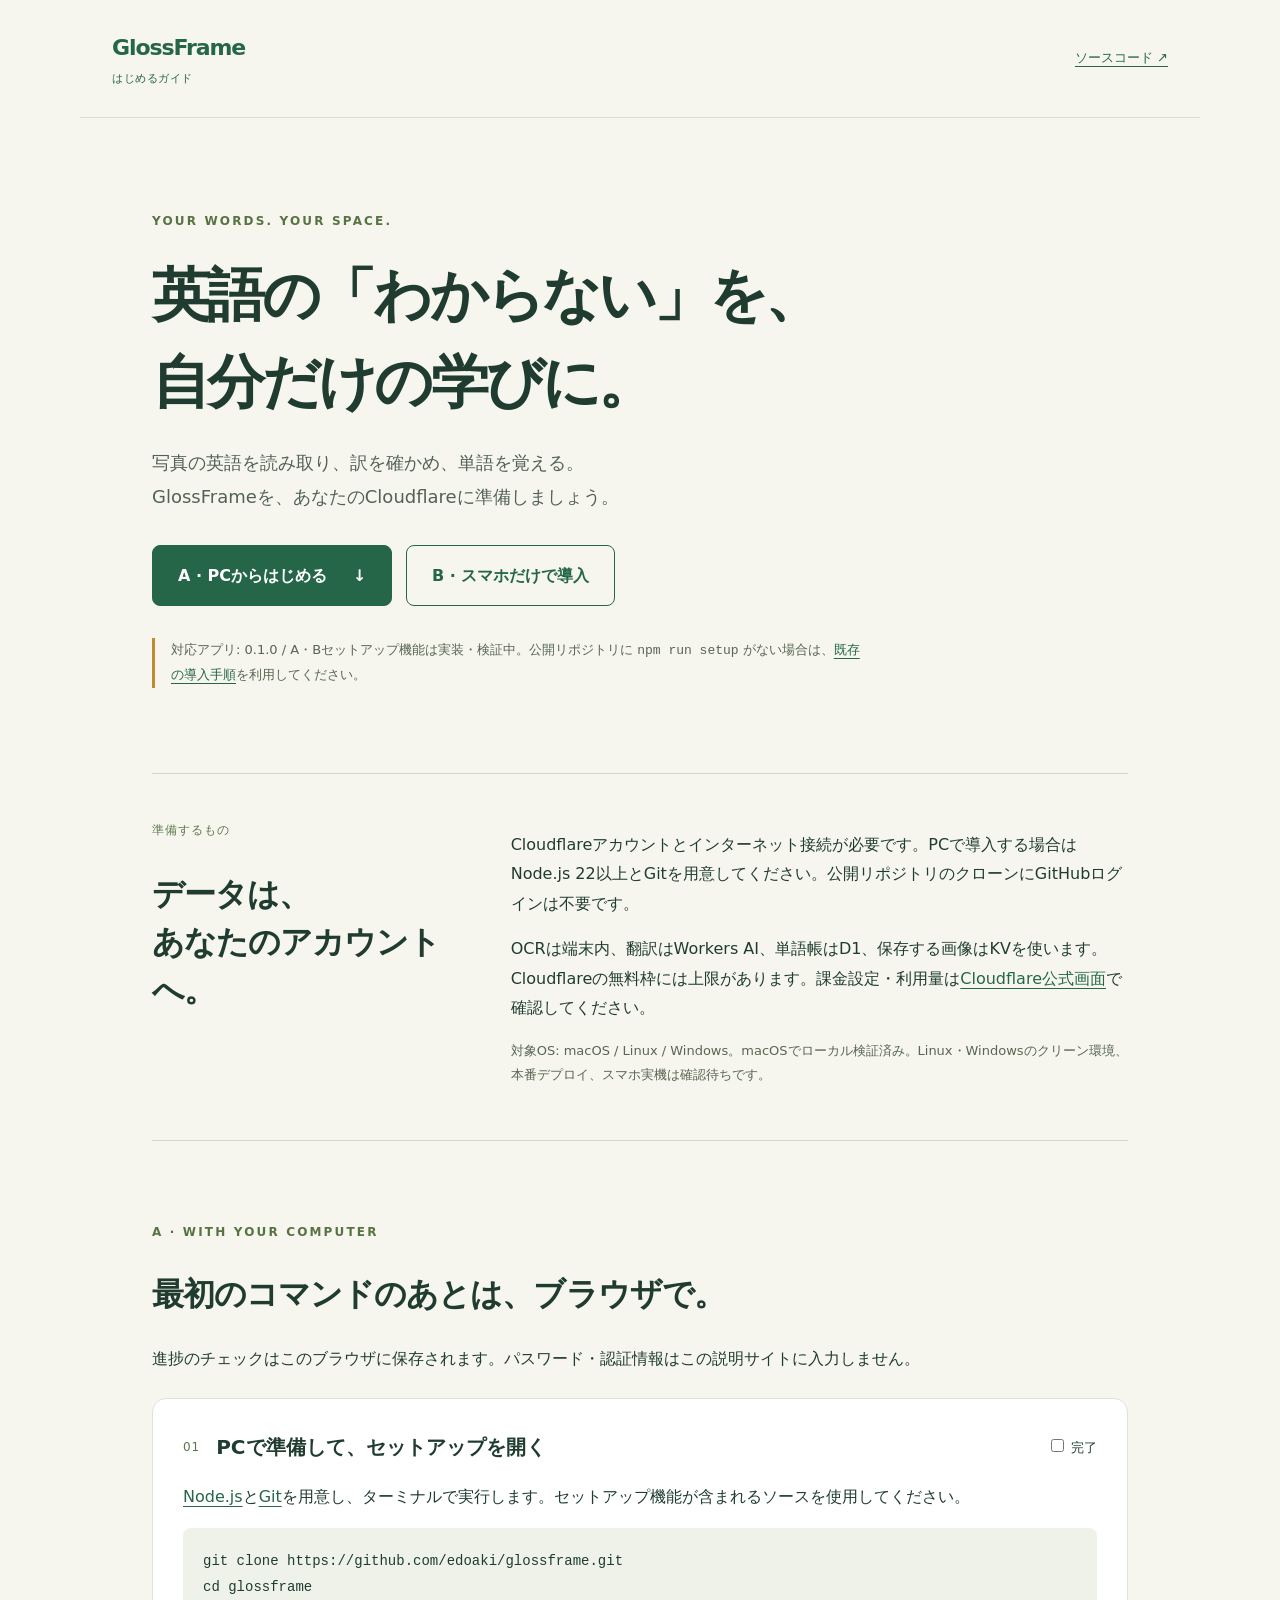
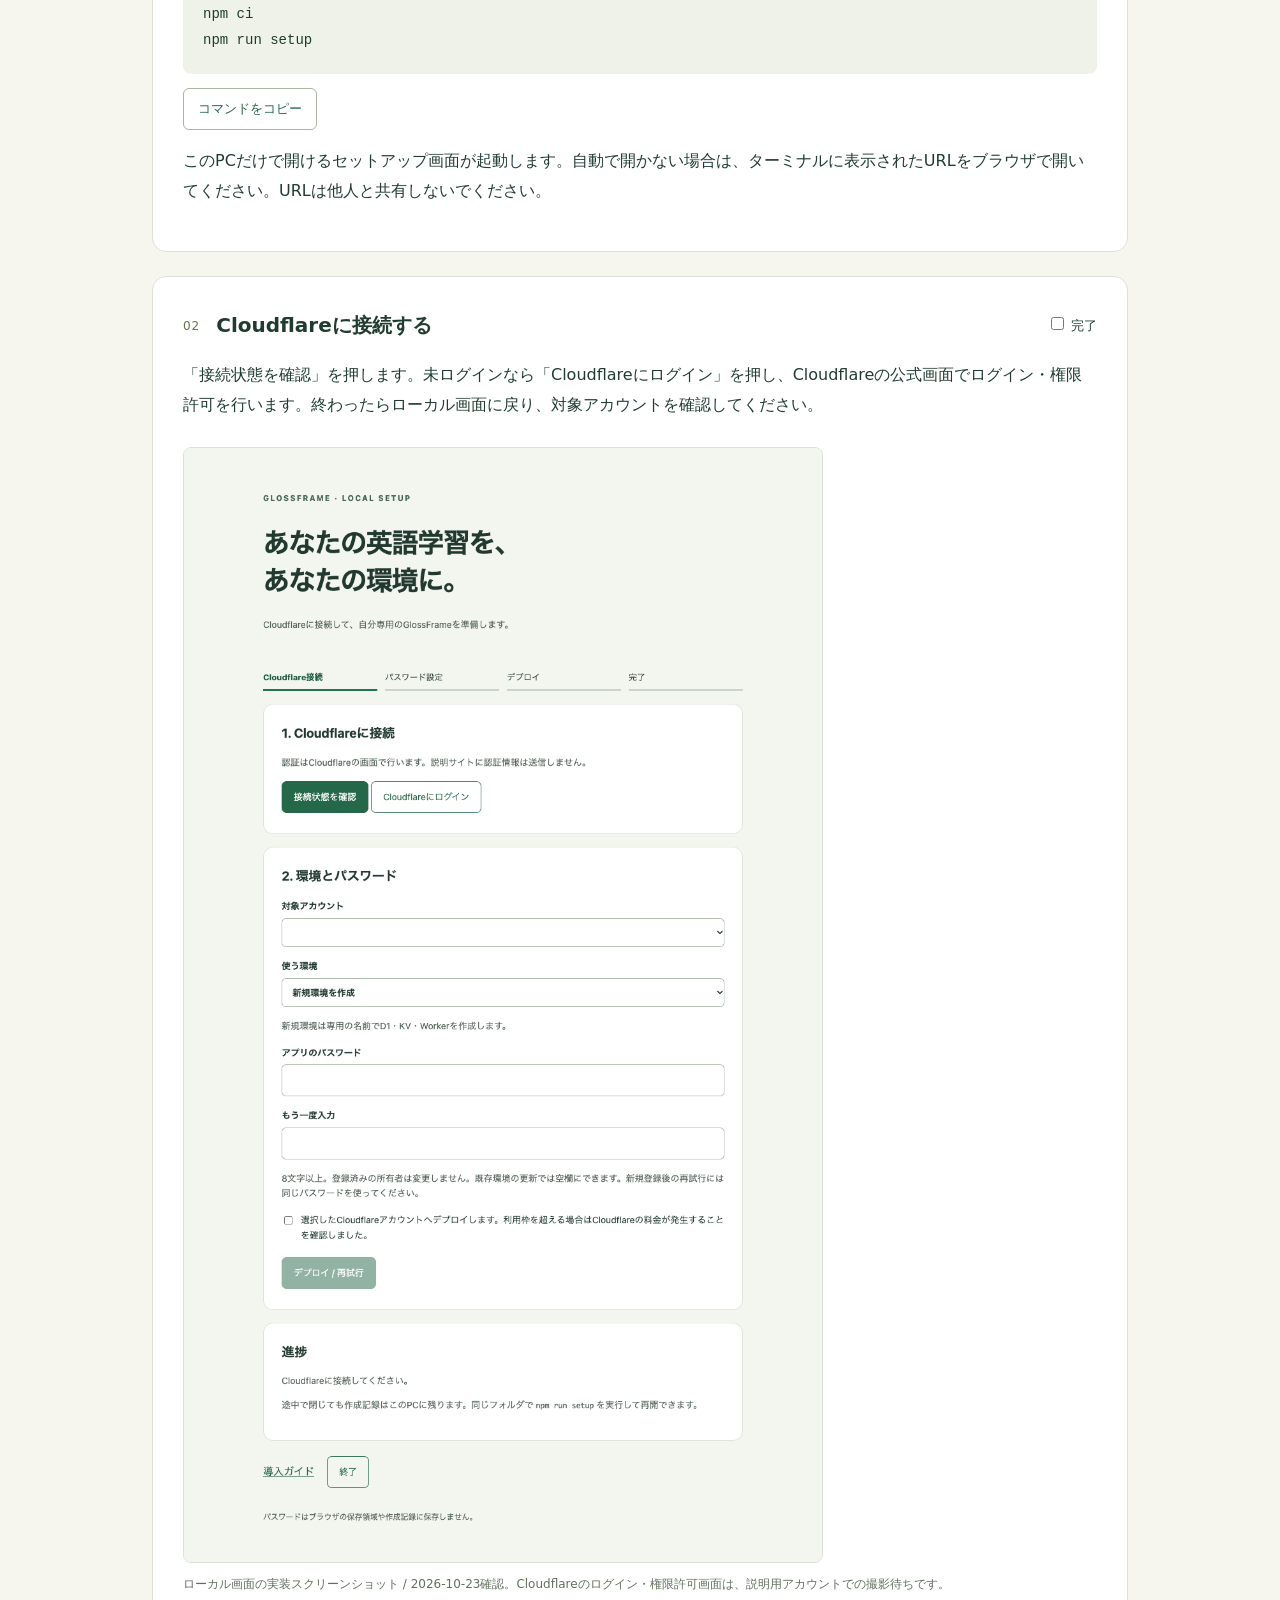
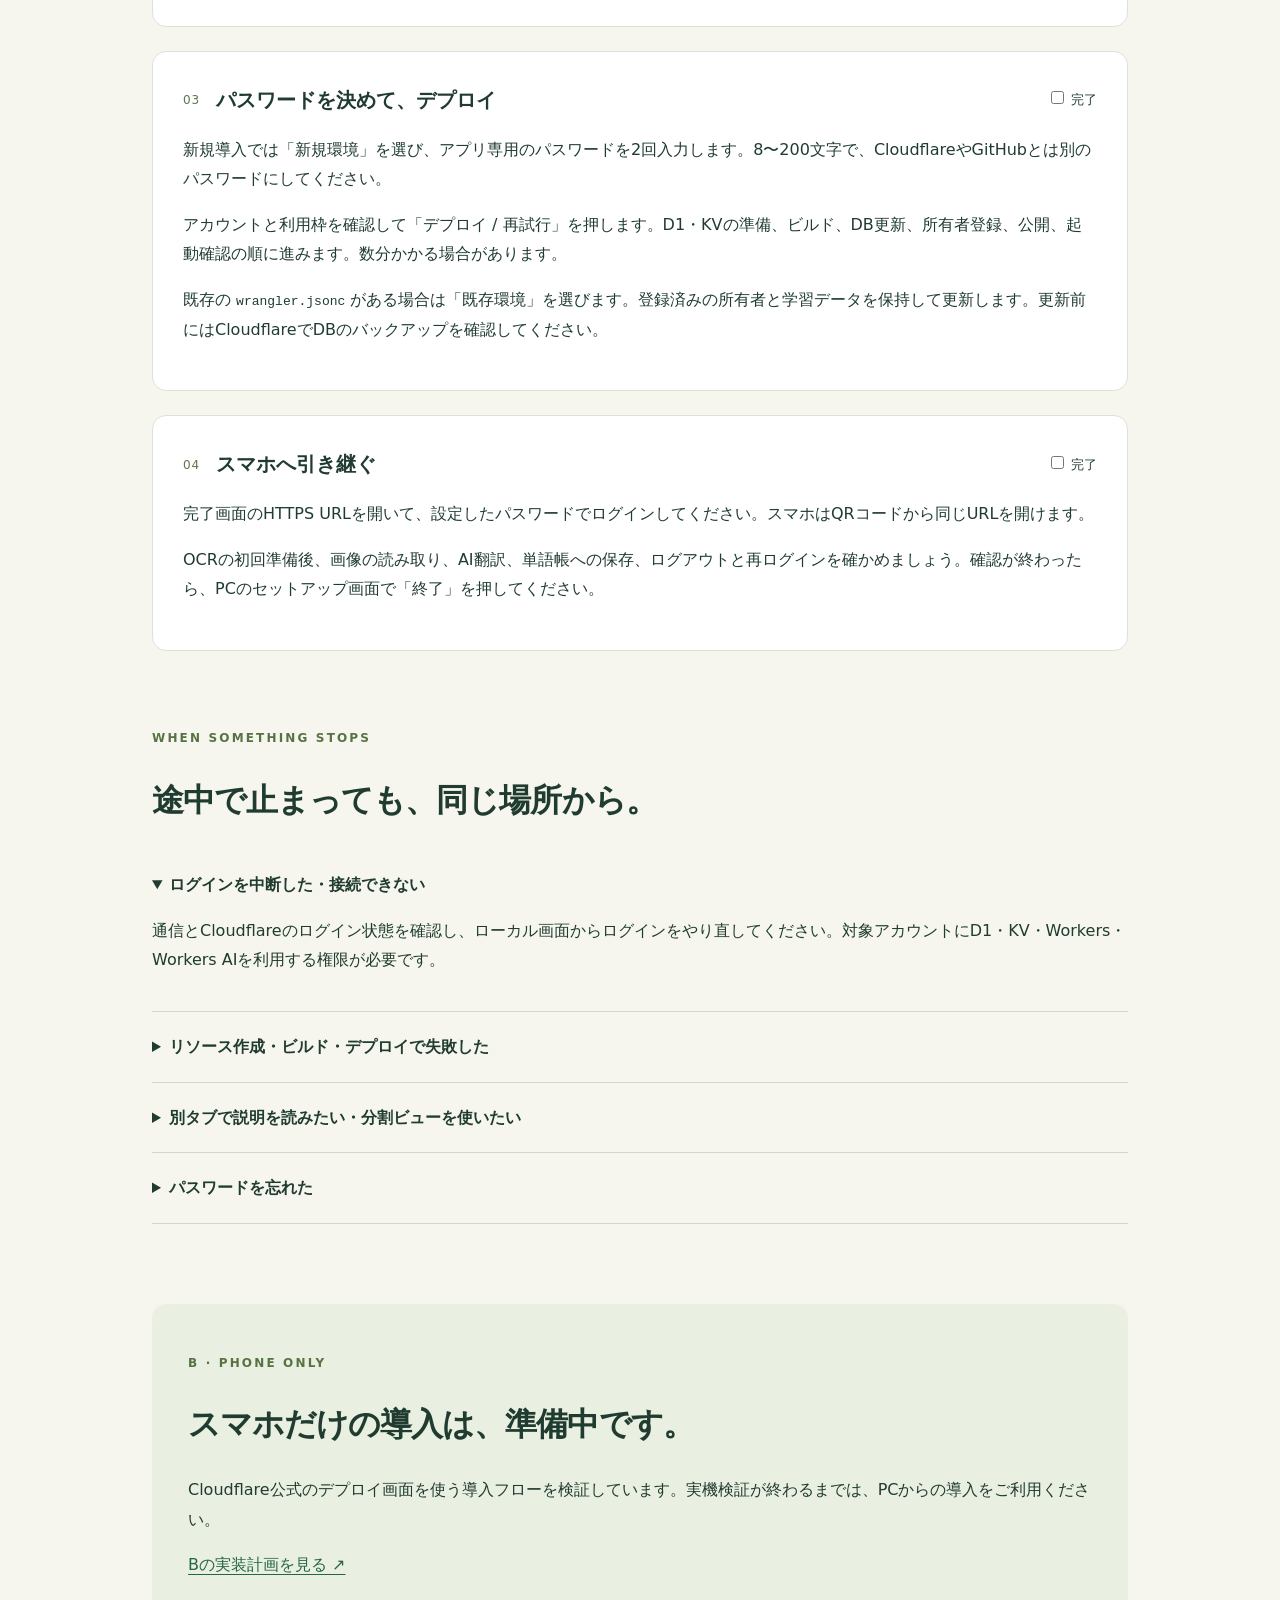
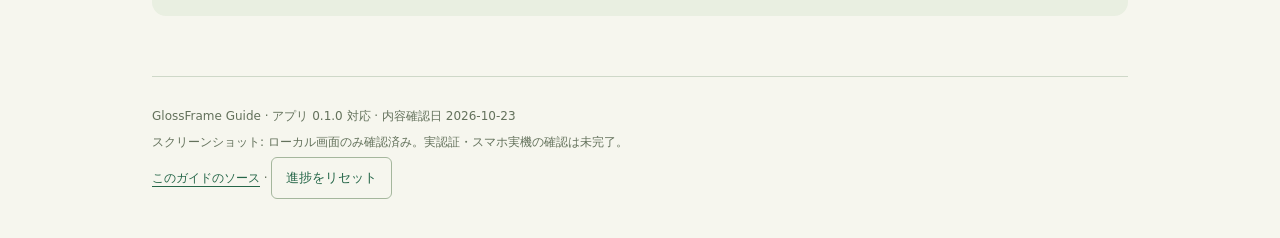
==== index.html @ 5a9d9449 "Add shared setup guide and GitHub Pages workflow" ====
<!doctype html>
<html lang="ja"><head><meta charset="utf-8"><meta name="viewport" content="width=device-width,initial-scale=1"><meta name="description" content="GlossFrameを自分のCloudflare環境へ導入するためのガイド。PCからのセットアップ、再試行、スマホへの引き継ぎ。"><title>GlossFrame — はじめるガイド</title><link rel="stylesheet" href="style.css"><script defer src="guide.js"></script></head>
<body><header class="top"><a href="#" class="brand">GlossFrame<span>はじめるガイド</span></a><a href="https://github.com/edoaki/glossframe" target="_blank" rel="noreferrer">ソースコード ↗</a></header><main>
<div class="hero"><p class="eyebrow">YOUR WORDS. YOUR SPACE.</p><h1>英語の「わからない」を、<br>自分だけの学びに。</h1><p class="lead">写真の英語を読み取り、訳を確かめ、単語を覚える。<br>GlossFrameを、あなたのCloudflareに準備しましょう。</p><div class="paths"><a class="primary" href="#pc">A · PCからはじめる <span>↓</span></a><a class="secondary" href="#mobile">B · スマホだけで導入</a></div><p class="release">対応アプリ: 0.1.0 / A・Bセットアップ機能は実装・検証中。公開リポジトリに <code>npm run setup</code> がない場合は、<a href="https://github.com/edoaki/glossframe/blob/main/docs/DEPLOYMENT.md">既存の導入手順</a>を利用してください。</p></div>
<section class="intro"><div><span class="number">準備するもの</span><h2>データは、<br>あなたのアカウントへ。</h2></div><div><p>Cloudflareアカウントとインターネット接続が必要です。PCで導入する場合はNode.js 22以上とGitを用意してください。公開リポジトリのクローンにGitHubログインは不要です。</p><p>OCRは端末内、翻訳はWorkers AI、単語帳はD1、保存する画像はKVを使います。Cloudflareの無料枠には上限があります。課金設定・利用量は<a href="https://dash.cloudflare.com/" target="_blank" rel="noreferrer">Cloudflare公式画面</a>で確認してください。</p><p class="small">対象OS: macOS / Linux / Windows。macOSでローカル検証済み。Linux・Windowsのクリーン環境、本番デプロイ、スマホ実機は確認待ちです。</p></div></section>
<section id="pc"><p class="eyebrow">A · WITH YOUR COMPUTER</p><h2>最初のコマンドのあとは、ブラウザで。</h2><p>進捗のチェックはこのブラウザに保存されます。パスワード・認証情報はこの説明サイトに入力しません。</p>
<article class="step"><div class="step-title"><span class="number">01</span><h3>PCで準備して、セットアップを開く</h3><label><input type="checkbox" data-progress="prepare"> 完了</label></div><p><a href="https://nodejs.org/" target="_blank" rel="noreferrer">Node.js</a>と<a href="https://git-scm.com/" target="_blank" rel="noreferrer">Git</a>を用意し、ターミナルで実行します。セットアップ機能が含まれるソースを使用してください。</p><pre><code>git clone https://github.com/edoaki/glossframe.git
cd glossframe
npm ci
npm run setup</code></pre><button data-copy>コマンドをコピー</button><p>このPCだけで開けるセットアップ画面が起動します。自動で開かない場合は、ターミナルに表示されたURLをブラウザで開いてください。URLは他人と共有しないでください。</p></article>
<article class="step"><div class="step-title"><span class="number">02</span><h3>Cloudflareに接続する</h3><label><input type="checkbox" data-progress="connect"> 完了</label></div><p>「接続状態を確認」を押します。未ログインなら「Cloudflareにログイン」を押し、Cloudflareの公式画面でログイン・権限許可を行います。終わったらローカル画面に戻り、対象アカウントを確認してください。</p><figure><img src="assets/local-setup.png" alt="ローカルセットアップ画面。接続ボタン、対象アカウント、パスワードの入力欄。" loading="lazy"><figcaption>ローカル画面の実装スクリーンショット / 2026-10-23確認。Cloudflareのログイン・権限許可画面は、説明用アカウントでの撮影待ちです。</figcaption></figure></article>
<article class="step"><div class="step-title"><span class="number">03</span><h3>パスワードを決めて、デプロイ</h3><label><input type="checkbox" data-progress="deploy"> 完了</label></div><p>新規導入では「新規環境」を選び、アプリ専用のパスワードを2回入力します。8〜200文字で、CloudflareやGitHubとは別のパスワードにしてください。</p><p>アカウントと利用枠を確認して「デプロイ / 再試行」を押します。D1・KVの準備、ビルド、DB更新、所有者登録、公開、起動確認の順に進みます。数分かかる場合があります。</p><p>既存の <code>wrangler.jsonc</code> がある場合は「既存環境」を選びます。登録済みの所有者と学習データを保持して更新します。更新前にはCloudflareでDBのバックアップを確認してください。</p></article>
<article class="step"><div class="step-title"><span class="number">04</span><h3>スマホへ引き継ぐ</h3><label><input type="checkbox" data-progress="open"> 完了</label></div><p>完了画面のHTTPS URLを開いて、設定したパスワードでログインしてください。スマホはQRコードから同じURLを開けます。</p><p>OCRの初回準備後、画像の読み取り、AI翻訳、単語帳への保存、ログアウトと再ログインを確かめましょう。確認が終わったら、PCのセットアップ画面で「終了」を押してください。</p></article>
</section>
<section class="help" id="retry"><p class="eyebrow">WHEN SOMETHING STOPS</p><h2>途中で止まっても、同じ場所から。</h2><details open><summary>ログインを中断した・接続できない</summary><p>通信とCloudflareのログイン状態を確認し、ローカル画面からログインをやり直してください。対象アカウントにD1・KV・Workers・Workers AIを利用する権限が必要です。</p></details><details><summary>リソース作成・ビルド・デプロイで失敗した</summary><p>失敗した段階を画面で確認し、接続・利用上限・権限を確認して「デプロイ / 再試行」を押します。作成済みリソースはPCの記録から再利用します。画面を閉じた場合は、同じフォルダで <code>npm run setup</code> を実行してください。</p><p><code>.local-work/setup/state.json</code> と <code>wrangler.jsonc</code> は削除しないでください。パスワードは保存しないので、再試行時に同じパスワードを入力します。登録済みなら再登録しません。</p></details><details><summary>別タブで説明を読みたい・分割ビューを使いたい</summary><p>PCのChromeではリンクを右クリックし「リンクを分割ビューで開く」を選べます。項目がない場合は別タブで開いてください。このサイトから分割ビューを自動起動することはありません。<a href="https://support.google.com/chrome/answer/16971124?hl=ja&amp;co=GENIE.Platform%3DDesktop" target="_blank" rel="noreferrer">Chrome公式の操作説明</a></p></details><details><summary>パスワードを忘れた</summary><p>Cloudflare管理権限のあるPCで、アプリのフォルダから <code>npm run password:reset</code> を実行します。学習データは保持し、既存セッションを失効させます。</p></details></section>
<section id="mobile" class="mobile"><p class="eyebrow">B · PHONE ONLY</p><h2>スマホだけの導入は、準備中です。</h2><p>Cloudflare公式のデプロイ画面を使う導入フローを検証しています。実機検証が終わるまでは、PCからの導入をご利用ください。</p><a href="https://github.com/edoaki/glossframe/blob/main/docs/SETUP-B-MOBILE.md" target="_blank" rel="noreferrer">Bの実装計画を見る ↗</a></section>
<footer><p>GlossFrame Guide · アプリ 0.1.0 対応 · 内容確認日 2026-10-23</p><p>スクリーンショット: ローカル画面のみ確認済み。実認証・スマホ実機の確認は未完了。</p><a href="https://github.com/edoaki/glossframe-guide" target="_blank" rel="noreferrer">このガイドのソース</a> · <button id="reset">進捗をリセット</button></footer>
</main></body></html>
---- style.css ----
:root{font-family:system-ui,-apple-system,sans-serif;color:#203c30;background:#f6f6ee;line-height:1.85}*{box-sizing:border-box}body{margin:0}a{color:#256648;text-underline-offset:4px}a:focus-visible,button:focus-visible,input:focus-visible,summary:focus-visible{outline:3px solid #bd8e2f;outline-offset:5px}.top{max-width:1120px;margin:auto;display:flex;align-items:center;justify-content:space-between;padding:28px 32px;border-bottom:1px solid #d7dece;font-size:13px}.brand{font-size:22px;font-weight:800;text-decoration:none;letter-spacing:-.05em}.brand span{font-size:11px;font-weight:500;letter-spacing:.05em;display:block}main{max-width:1040px;margin:auto;padding:0 32px}.hero{padding:80px 0 72px}.eyebrow{font-size:12px;letter-spacing:.18em;font-weight:750;color:#587343}h1{font-size:clamp(32px,5.5vw,58px);line-height:1.5;letter-spacing:-.05em;margin:20px 0}h2{font-size:clamp(24px,3vw,32px);line-height:1.5;letter-spacing:-.03em}.lead{font-size:18px;color:#526256}.paths{display:flex;gap:14px;margin:32px 0;flex-wrap:wrap}.primary,.secondary{padding:15px 25px;border:1px solid #256648;border-radius:8px;text-decoration:none;font-weight:650}.primary{background:#256648;color:white}.primary span{padding-left:20px}.release,.small{font-size:13px;color:#586652;max-width:720px}.release{border-left:3px solid #bd8e2f;padding-left:16px}.intro{display:grid;grid-template-columns:1fr 2fr;gap:50px;border-top:1px solid #ced8c8;border-bottom:1px solid #ced8c8;padding:40px 0;margin-bottom:80px}.number{font-size:12px;letter-spacing:.08em;color:#5f774f}section{scroll-margin-top:24px}.step{background:#fff;border:1px solid #dce3d6;border-radius:14px;padding:30px;margin:24px 0}.step-title{display:flex;gap:16px;align-items:center;flex-wrap:wrap}.step-title h3{font-size:20px;margin:0;flex:1}.step-title label{font-size:13px;white-space:nowrap}input{accent-color:#256648}pre{padding:20px;background:#eef2e9;border-radius:8px;overflow-x:auto;font-size:14px;line-height:1.9}button{font:inherit;font-size:13px;background:none;border:1px solid #a5b79d;border-radius:6px;color:#256648;padding:8px 14px;cursor:pointer}figure{margin:28px 0 0}figure img{display:block;max-width:100%;width:640px;border:1px solid #dce3d6;border-radius:8px}figcaption{font-size:12px;color:#60705c;margin-top:10px}.help{padding:40px 0}details{border-bottom:1px solid #ced8c8;padding:20px 0}summary{font-weight:650;cursor:pointer}.mobile{background:#e9efe1;border-radius:14px;padding:36px;margin:40px 0 60px}footer{border-top:1px solid #ced8c8;padding:24px 0 40px;font-size:12px;color:#63715b}footer p{margin:4px 0}@media(max-width:600px){.top{padding:20px}.top>a:last-child{font-size:11px}main{padding:0 20px}.hero{padding:42px 0}.lead{font-size:16px}.intro{grid-template-columns:1fr;gap:0;margin-bottom:48px}.step{padding:22px}.step-title{gap:10px}.step-title h3{flex-basis:75%;font-size:18px}.step-title label{margin-left:auto}.mobile{padding:24px}}
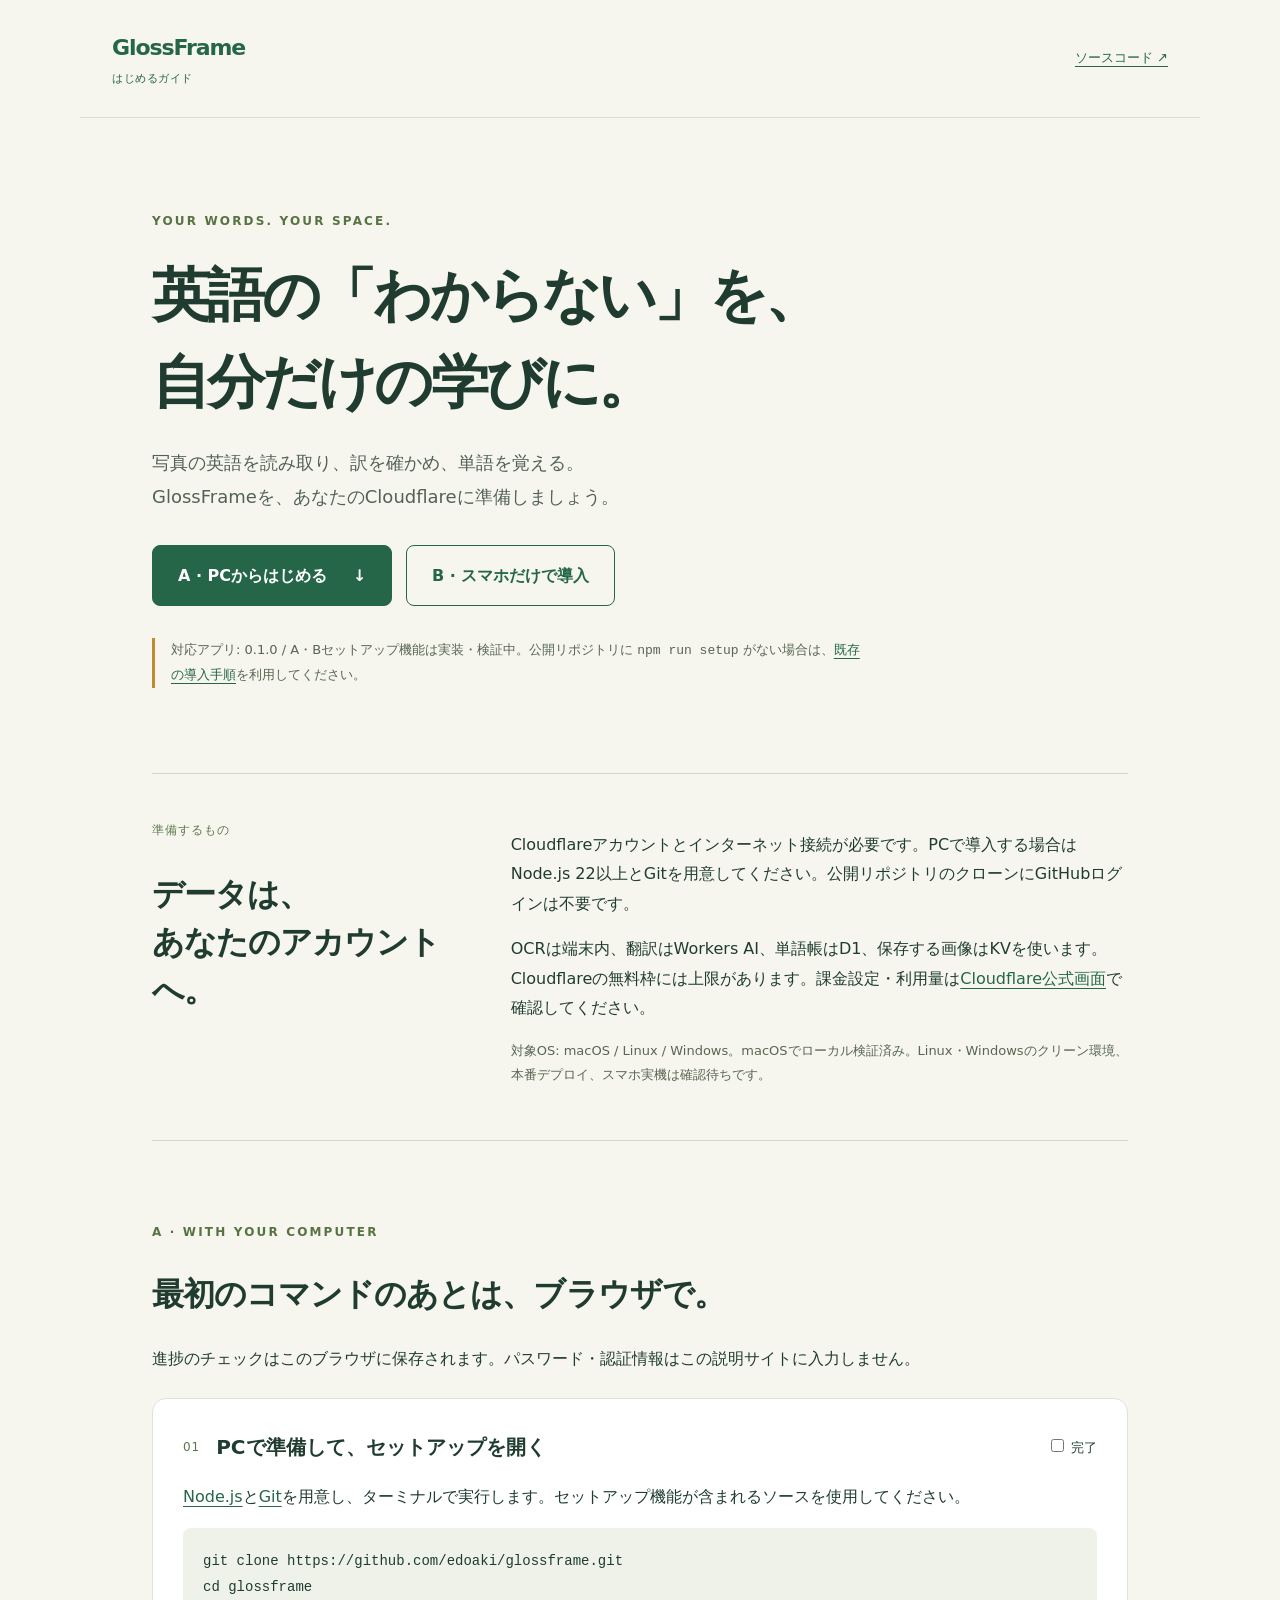
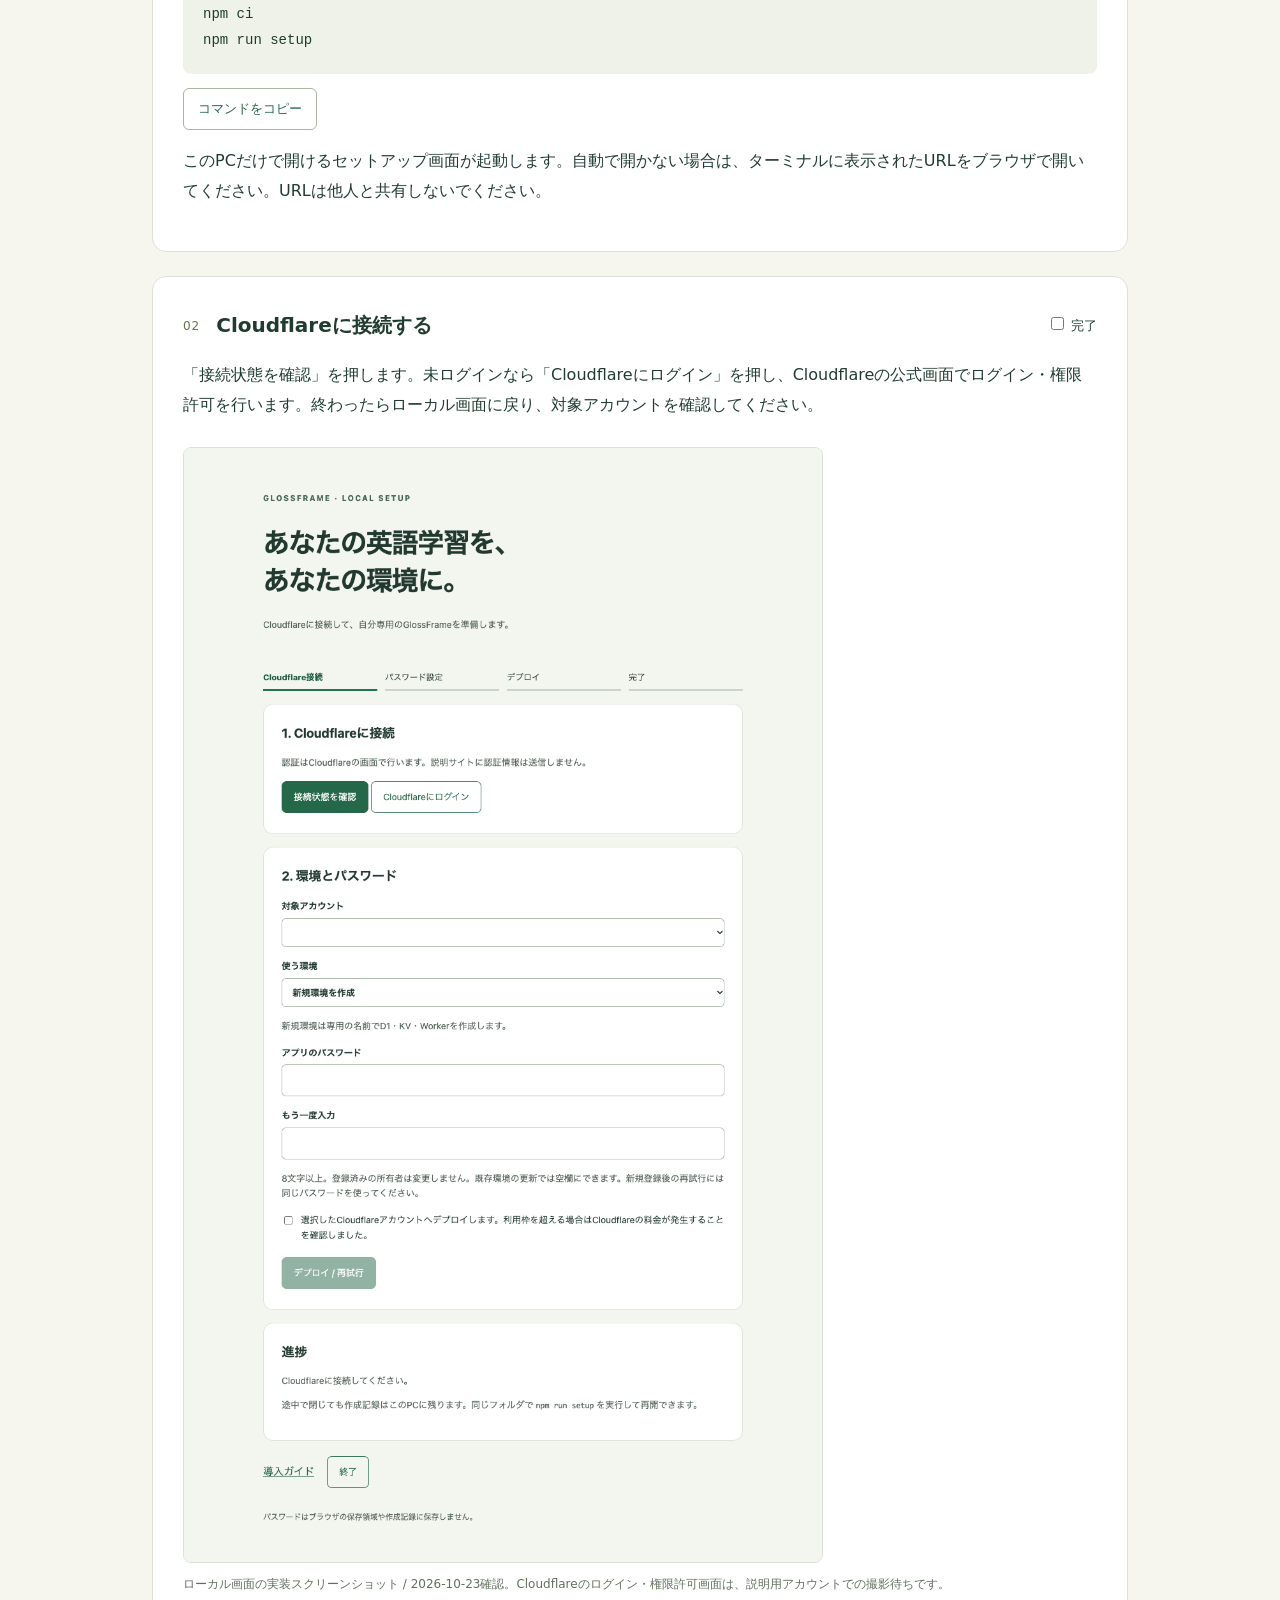
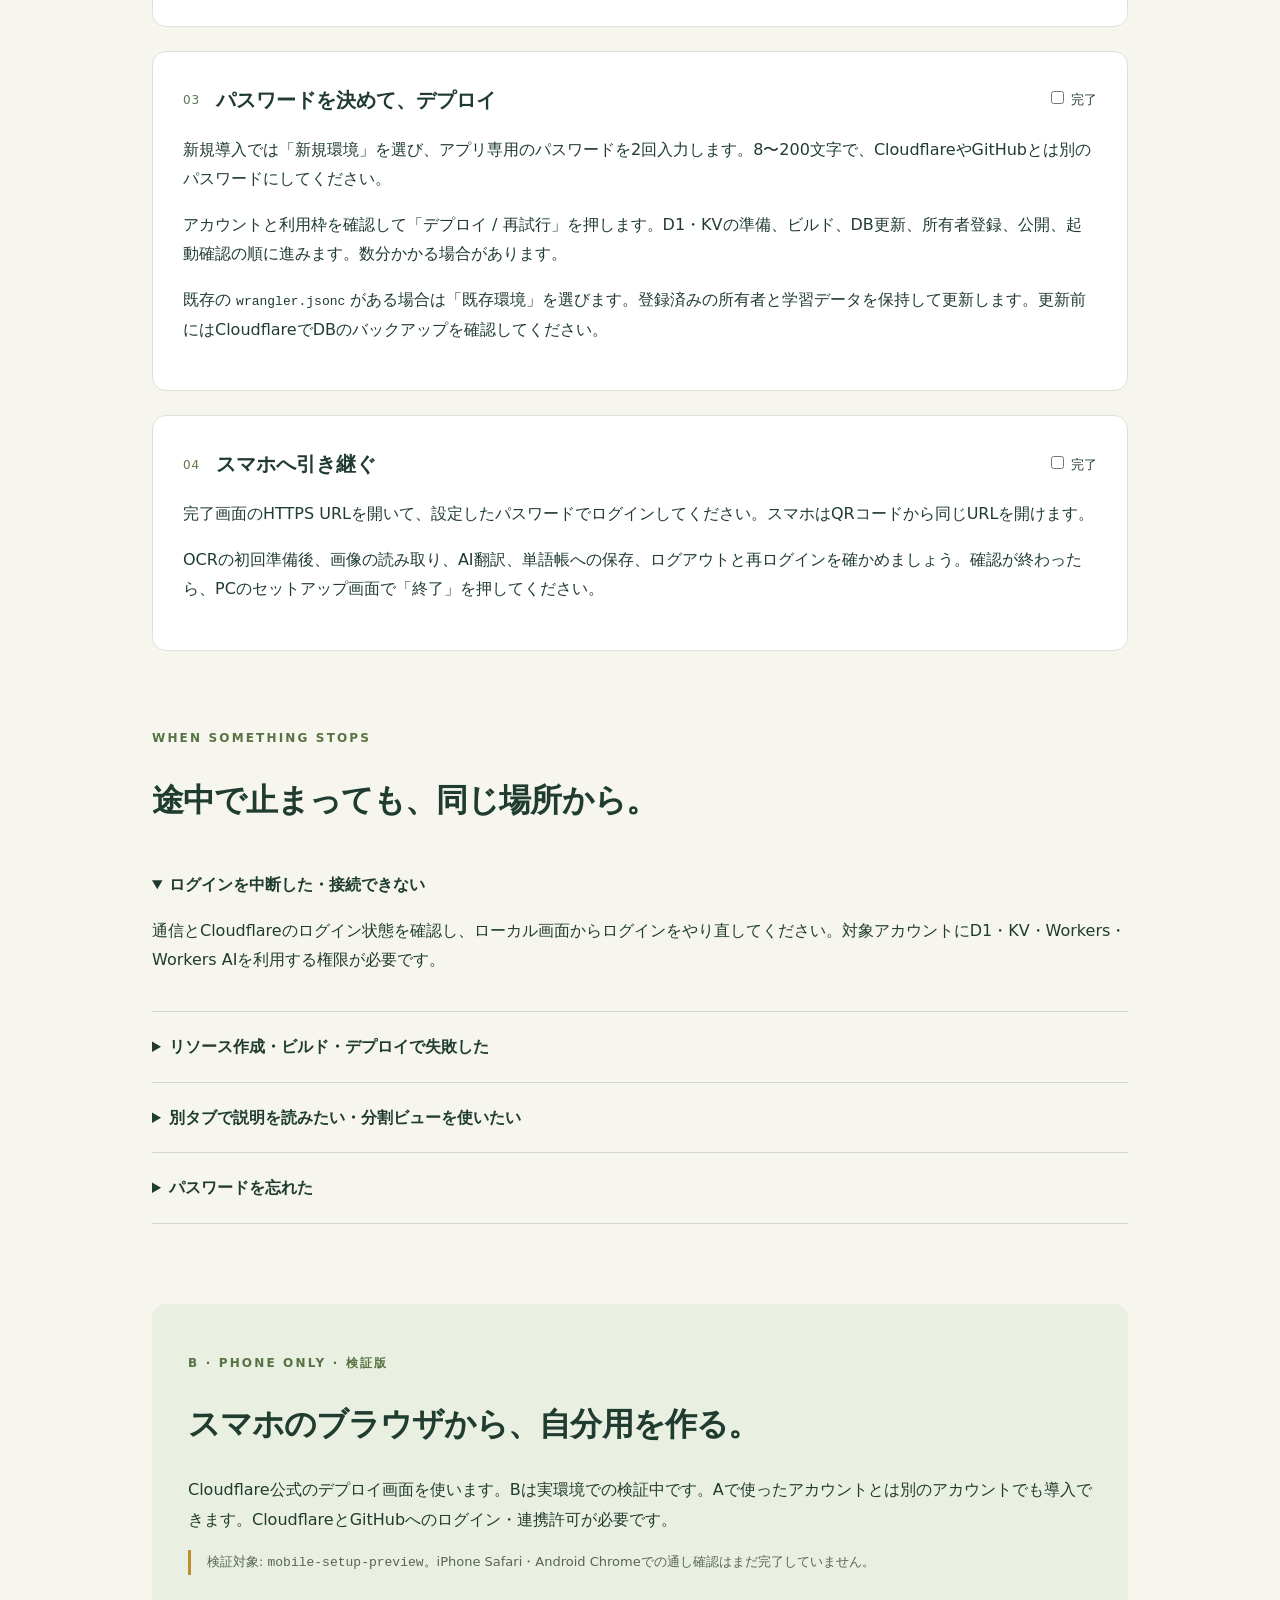
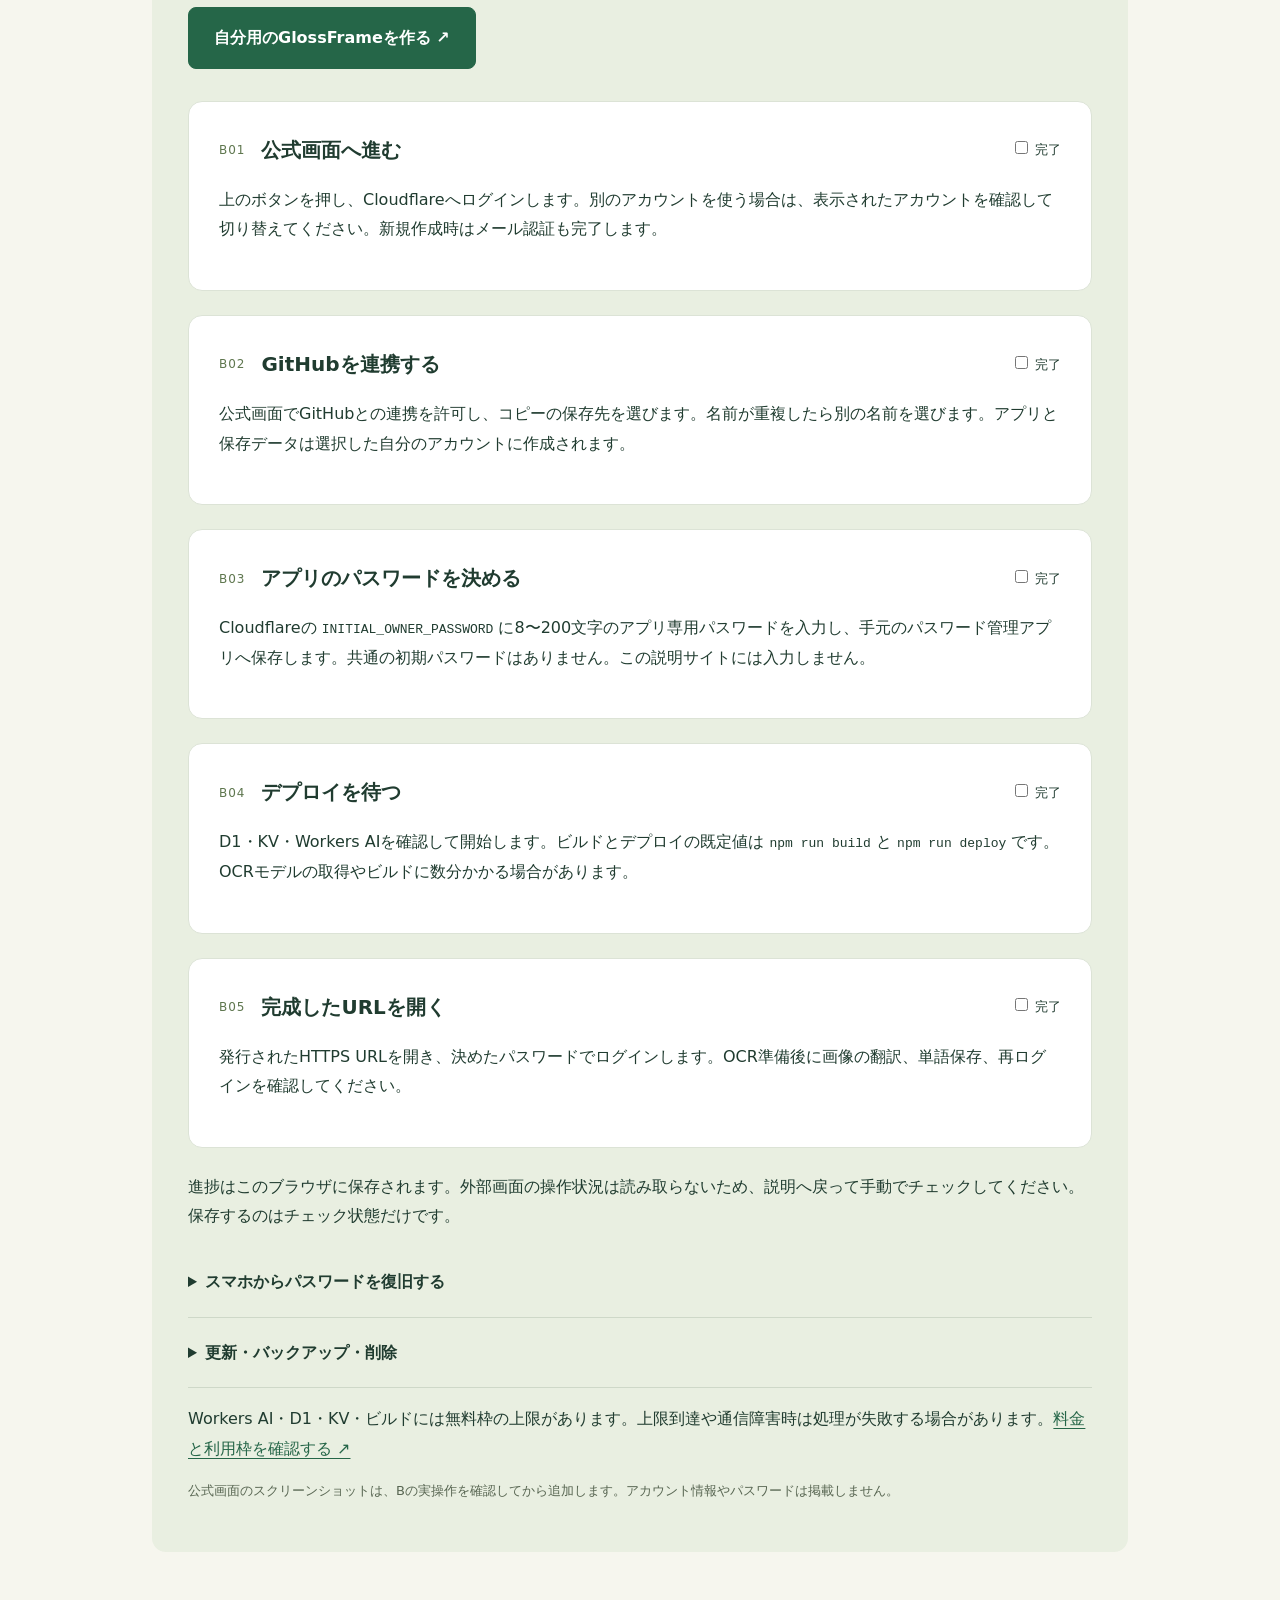
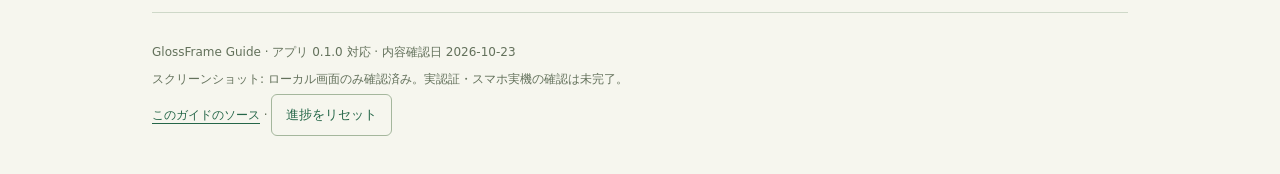
==== commit 4a34582f: "Add mobile deployment preview guide and progress steps" ====
--- a/index.html
+++ b/index.html
@@ -13,6 +13,19 @@
 <article class="step"><div class="step-title"><span class="number">04</span><h3>スマホへ引き継ぐ</h3><label><input type="checkbox" data-progress="open"> 完了</label></div><p>完了画面のHTTPS URLを開いて、設定したパスワードでログインしてください。スマホはQRコードから同じURLを開けます。</p><p>OCRの初回準備後、画像の読み取り、AI翻訳、単語帳への保存、ログアウトと再ログインを確かめましょう。確認が終わったら、PCのセットアップ画面で「終了」を押してください。</p></article>
 </section>
 <section class="help" id="retry"><p class="eyebrow">WHEN SOMETHING STOPS</p><h2>途中で止まっても、同じ場所から。</h2><details open><summary>ログインを中断した・接続できない</summary><p>通信とCloudflareのログイン状態を確認し、ローカル画面からログインをやり直してください。対象アカウントにD1・KV・Workers・Workers AIを利用する権限が必要です。</p></details><details><summary>リソース作成・ビルド・デプロイで失敗した</summary><p>失敗した段階を画面で確認し、接続・利用上限・権限を確認して「デプロイ / 再試行」を押します。作成済みリソースはPCの記録から再利用します。画面を閉じた場合は、同じフォルダで <code>npm run setup</code> を実行してください。</p><p><code>.local-work/setup/state.json</code> と <code>wrangler.jsonc</code> は削除しないでください。パスワードは保存しないので、再試行時に同じパスワードを入力します。登録済みなら再登録しません。</p></details><details><summary>別タブで説明を読みたい・分割ビューを使いたい</summary><p>PCのChromeではリンクを右クリックし「リンクを分割ビューで開く」を選べます。項目がない場合は別タブで開いてください。このサイトから分割ビューを自動起動することはありません。<a href="https://support.google.com/chrome/answer/16971124?hl=ja&amp;co=GENIE.Platform%3DDesktop" target="_blank" rel="noreferrer">Chrome公式の操作説明</a></p></details><details><summary>パスワードを忘れた</summary><p>Cloudflare管理権限のあるPCで、アプリのフォルダから <code>npm run password:reset</code> を実行します。学習データは保持し、既存セッションを失効させます。</p></details></section>
-<section id="mobile" class="mobile"><p class="eyebrow">B · PHONE ONLY</p><h2>スマホだけの導入は、準備中です。</h2><p>Cloudflare公式のデプロイ画面を使う導入フローを検証しています。実機検証が終わるまでは、PCからの導入をご利用ください。</p><a href="https://github.com/edoaki/glossframe/blob/main/docs/SETUP-B-MOBILE.md" target="_blank" rel="noreferrer">Bの実装計画を見る ↗</a></section>
+<section id="mobile" class="mobile"><p class="eyebrow">B · PHONE ONLY · 検証版</p><h2>スマホのブラウザから、自分用を作る。</h2>
+<p>Cloudflare公式のデプロイ画面を使います。Bは実環境での検証中です。Aで使ったアカウントとは別のアカウントでも導入できます。CloudflareとGitHubへのログイン・連携許可が必要です。</p>
+<p class="release">検証対象: <code>mobile-setup-preview</code>。iPhone Safari・Android Chromeでの通し確認はまだ完了していません。</p>
+<div class="paths"><a class="primary" href="https://deploy.workers.cloudflare.com/?url=https://github.com/edoaki/glossframe/tree/mobile-setup-preview" target="_blank" rel="noreferrer">自分用のGlossFrameを作る ↗</a></div>
+<article class="step"><div class="step-title"><span class="number">B01</span><h3>公式画面へ進む</h3><label><input type="checkbox" data-progress="mobile-login"> 完了</label></div><p>上のボタンを押し、Cloudflareへログインします。別のアカウントを使う場合は、表示されたアカウントを確認して切り替えてください。新規作成時はメール認証も完了します。</p></article>
+<article class="step"><div class="step-title"><span class="number">B02</span><h3>GitHubを連携する</h3><label><input type="checkbox" data-progress="mobile-github"> 完了</label></div><p>公式画面でGitHubとの連携を許可し、コピーの保存先を選びます。名前が重複したら別の名前を選びます。アプリと保存データは選択した自分のアカウントに作成されます。</p></article>
+<article class="step"><div class="step-title"><span class="number">B03</span><h3>アプリのパスワードを決める</h3><label><input type="checkbox" data-progress="mobile-password"> 完了</label></div><p>Cloudflareの <code>INITIAL_OWNER_PASSWORD</code> に8〜200文字のアプリ専用パスワードを入力し、手元のパスワード管理アプリへ保存します。共通の初期パスワードはありません。この説明サイトには入力しません。</p></article>
+<article class="step"><div class="step-title"><span class="number">B04</span><h3>デプロイを待つ</h3><label><input type="checkbox" data-progress="mobile-deploy"> 完了</label></div><p>D1・KV・Workers AIを確認して開始します。ビルドとデプロイの既定値は <code>npm run build</code> と <code>npm run deploy</code> です。OCRモデルの取得やビルドに数分かかる場合があります。</p></article>
+<article class="step"><div class="step-title"><span class="number">B05</span><h3>完成したURLを開く</h3><label><input type="checkbox" data-progress="mobile-open"> 完了</label></div><p>発行されたHTTPS URLを開き、決めたパスワードでログインします。OCR準備後に画像の翻訳、単語保存、再ログインを確認してください。</p></article>
+<p>進捗はこのブラウザに保存されます。外部画面の操作状況は読み取らないため、説明へ戻って手動でチェックしてください。保存するのはチェック状態だけです。</p>
+<details><summary>スマホからパスワードを復旧する</summary><p>CloudflareのWorker設定でSecret <code>OWNER_RECOVERY_TOKEN</code> に新しい32〜200文字のランダムなキーを設定してDeployします。アプリの「パスワードを忘れた場合」に同じキーと新しいパスワードを入力します。学習データを保持し、全端末のセッションを失効させます。完了後はCloudflareのキーを削除してください。キーは一度しか使えません。</p></details>
+<details><summary>更新・バックアップ・削除</summary><p>更新前にアプリからバックアップJSONを保存します。画像は別途保管してください。コピーは自動更新されません。GitHub Actionsの「Prepare app update」で更新ブランチを作り、内容とCheckを確認してMergeすると、Cloudflareで再ビルドされます。</p><p>検証中の <code>main</code> はB未対応です。今回の更新検証では <code>mobile-setup-preview</code> を指定してください。設定やワークフローの変更を含む更新は別途移行案内を確認します。</p><p>WorkerのロールバックはD1を戻しません。削除するときは必要なデータを保存してから、Workerと専用のD1・KVを個別に削除します。共有リソースは削除しません。</p></details>
+<p>Workers AI・D1・KV・ビルドには無料枠の上限があります。上限到達や通信障害時は処理が失敗する場合があります。<a href="https://developers.cloudflare.com/workers-ai/platform/pricing/" target="_blank" rel="noreferrer">料金と利用枠を確認する ↗</a></p>
+<p class="small">公式画面のスクリーンショットは、Bの実操作を確認してから追加します。アカウント情報やパスワードは掲載しません。</p></section>
 <footer><p>GlossFrame Guide · アプリ 0.1.0 対応 · 内容確認日 2026-10-23</p><p>スクリーンショット: ローカル画面のみ確認済み。実認証・スマホ実機の確認は未完了。</p><a href="https://github.com/edoaki/glossframe-guide" target="_blank" rel="noreferrer">このガイドのソース</a> · <button id="reset">進捗をリセット</button></footer>
 </main></body></html>
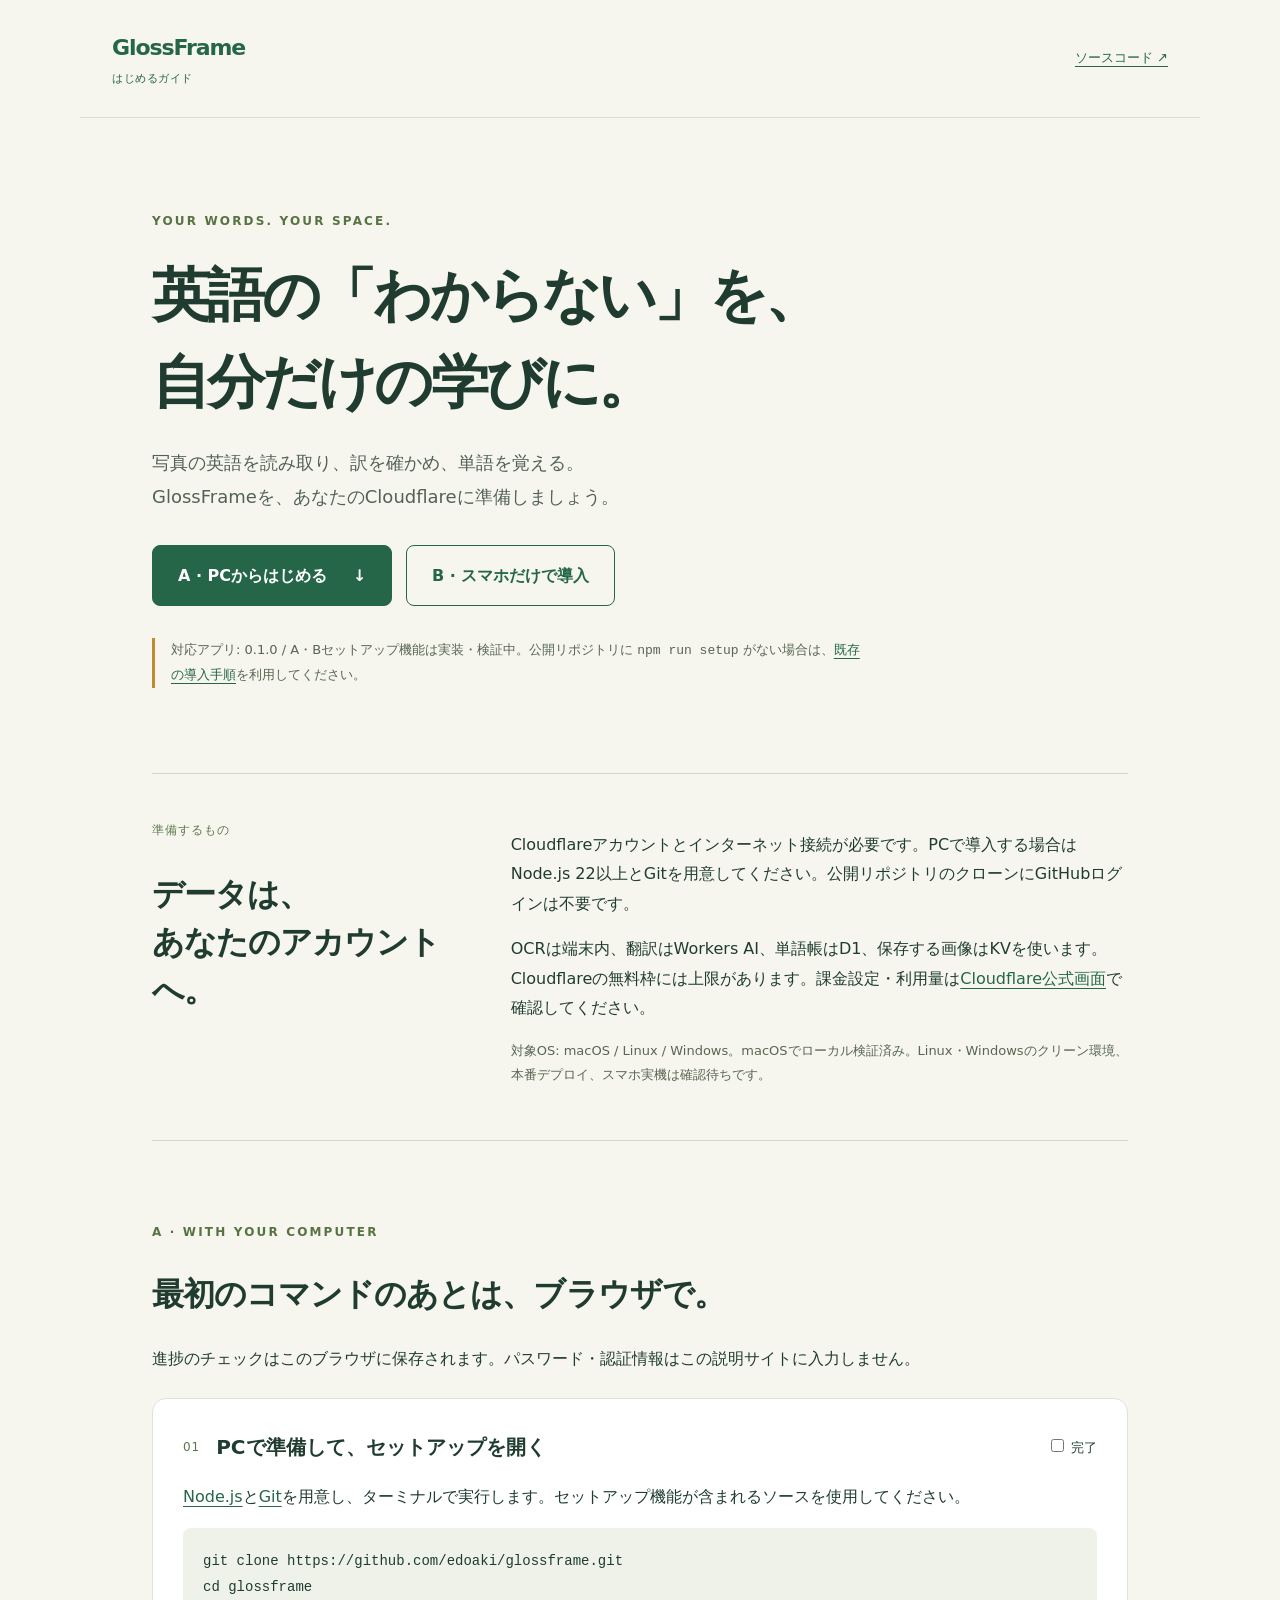
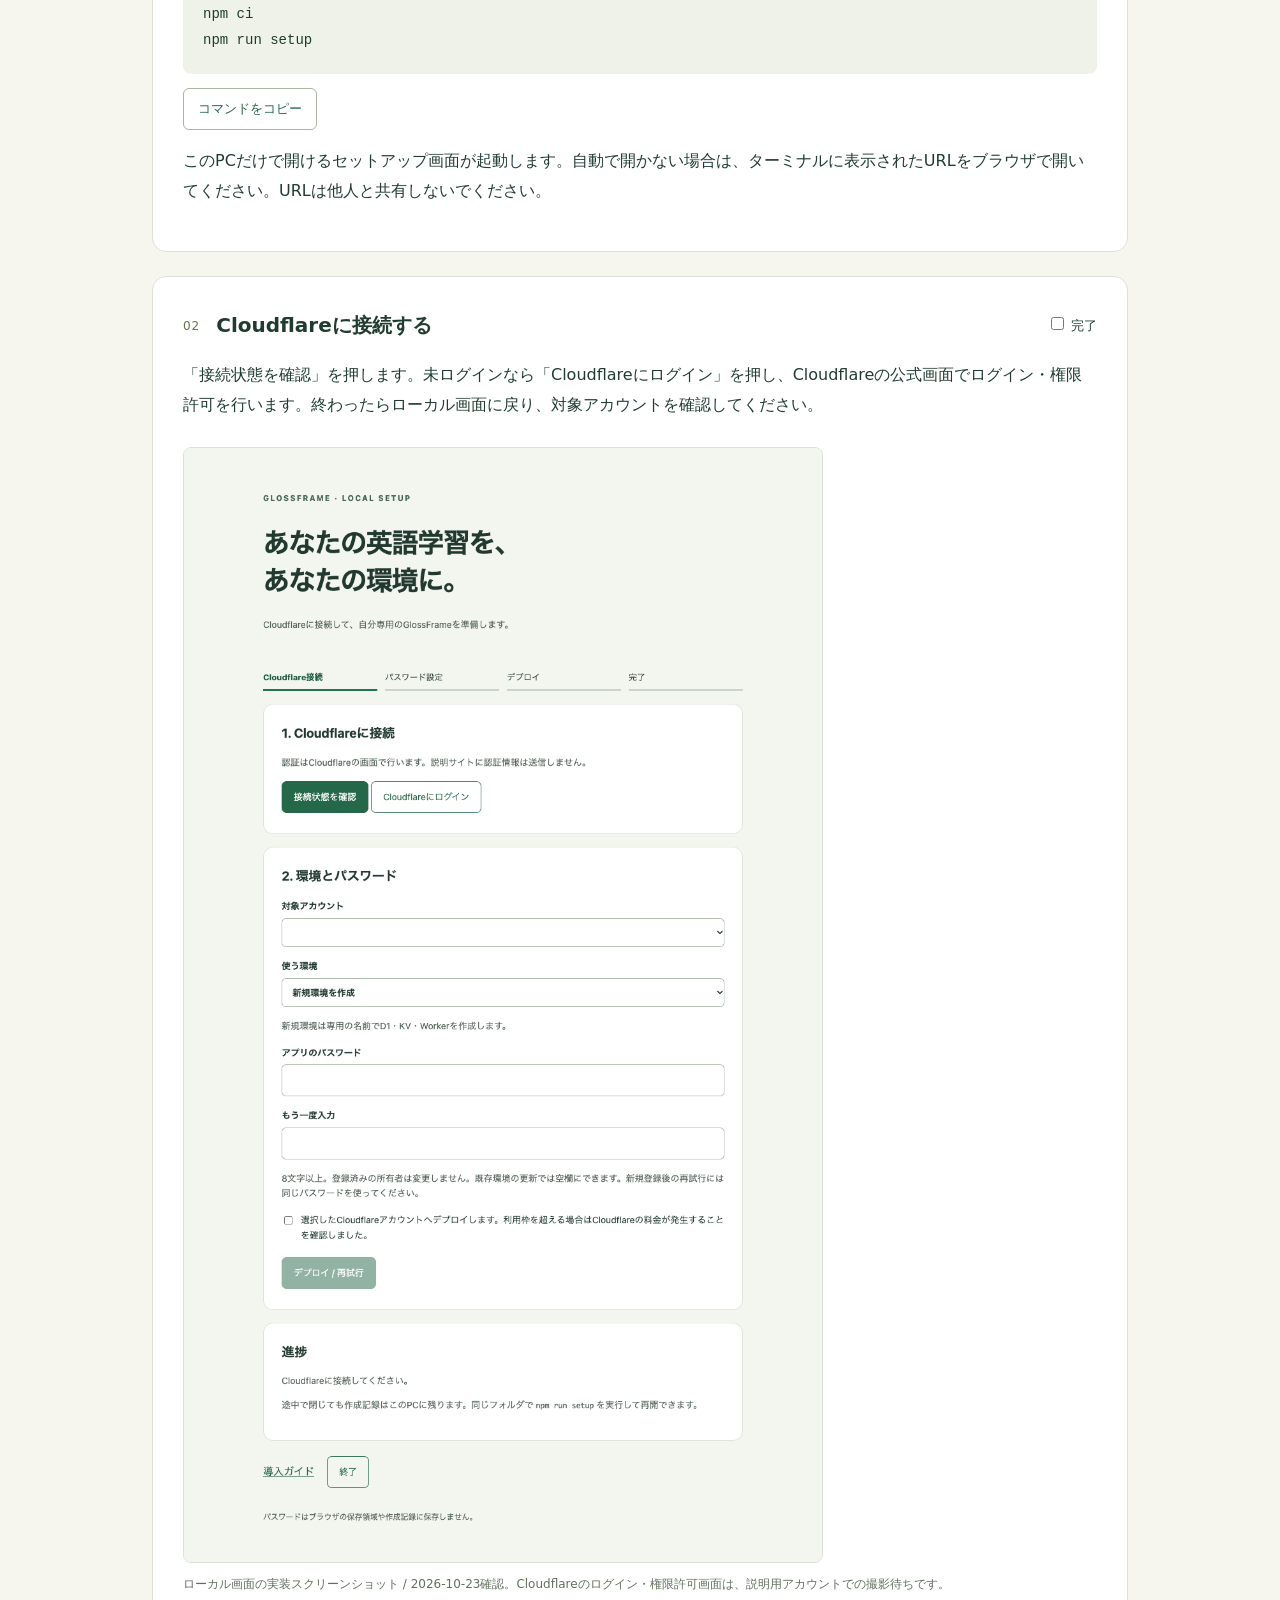
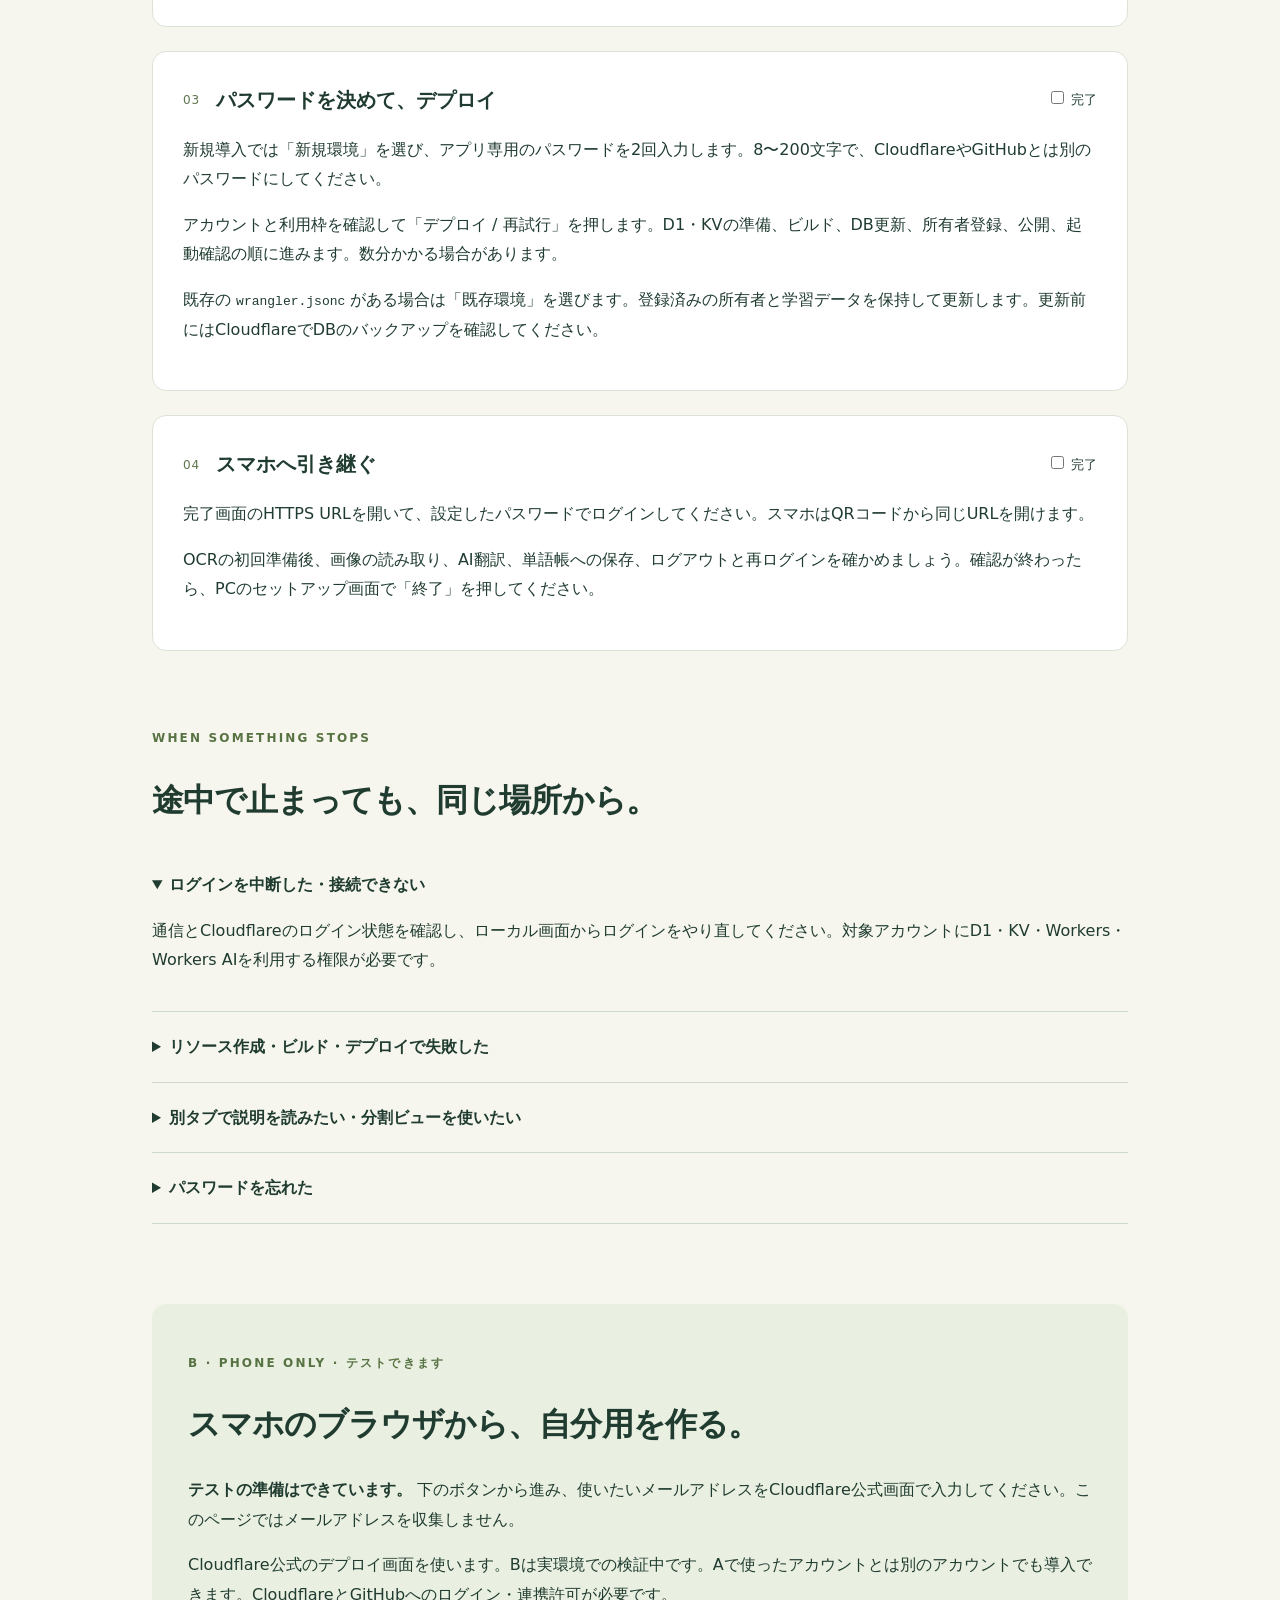
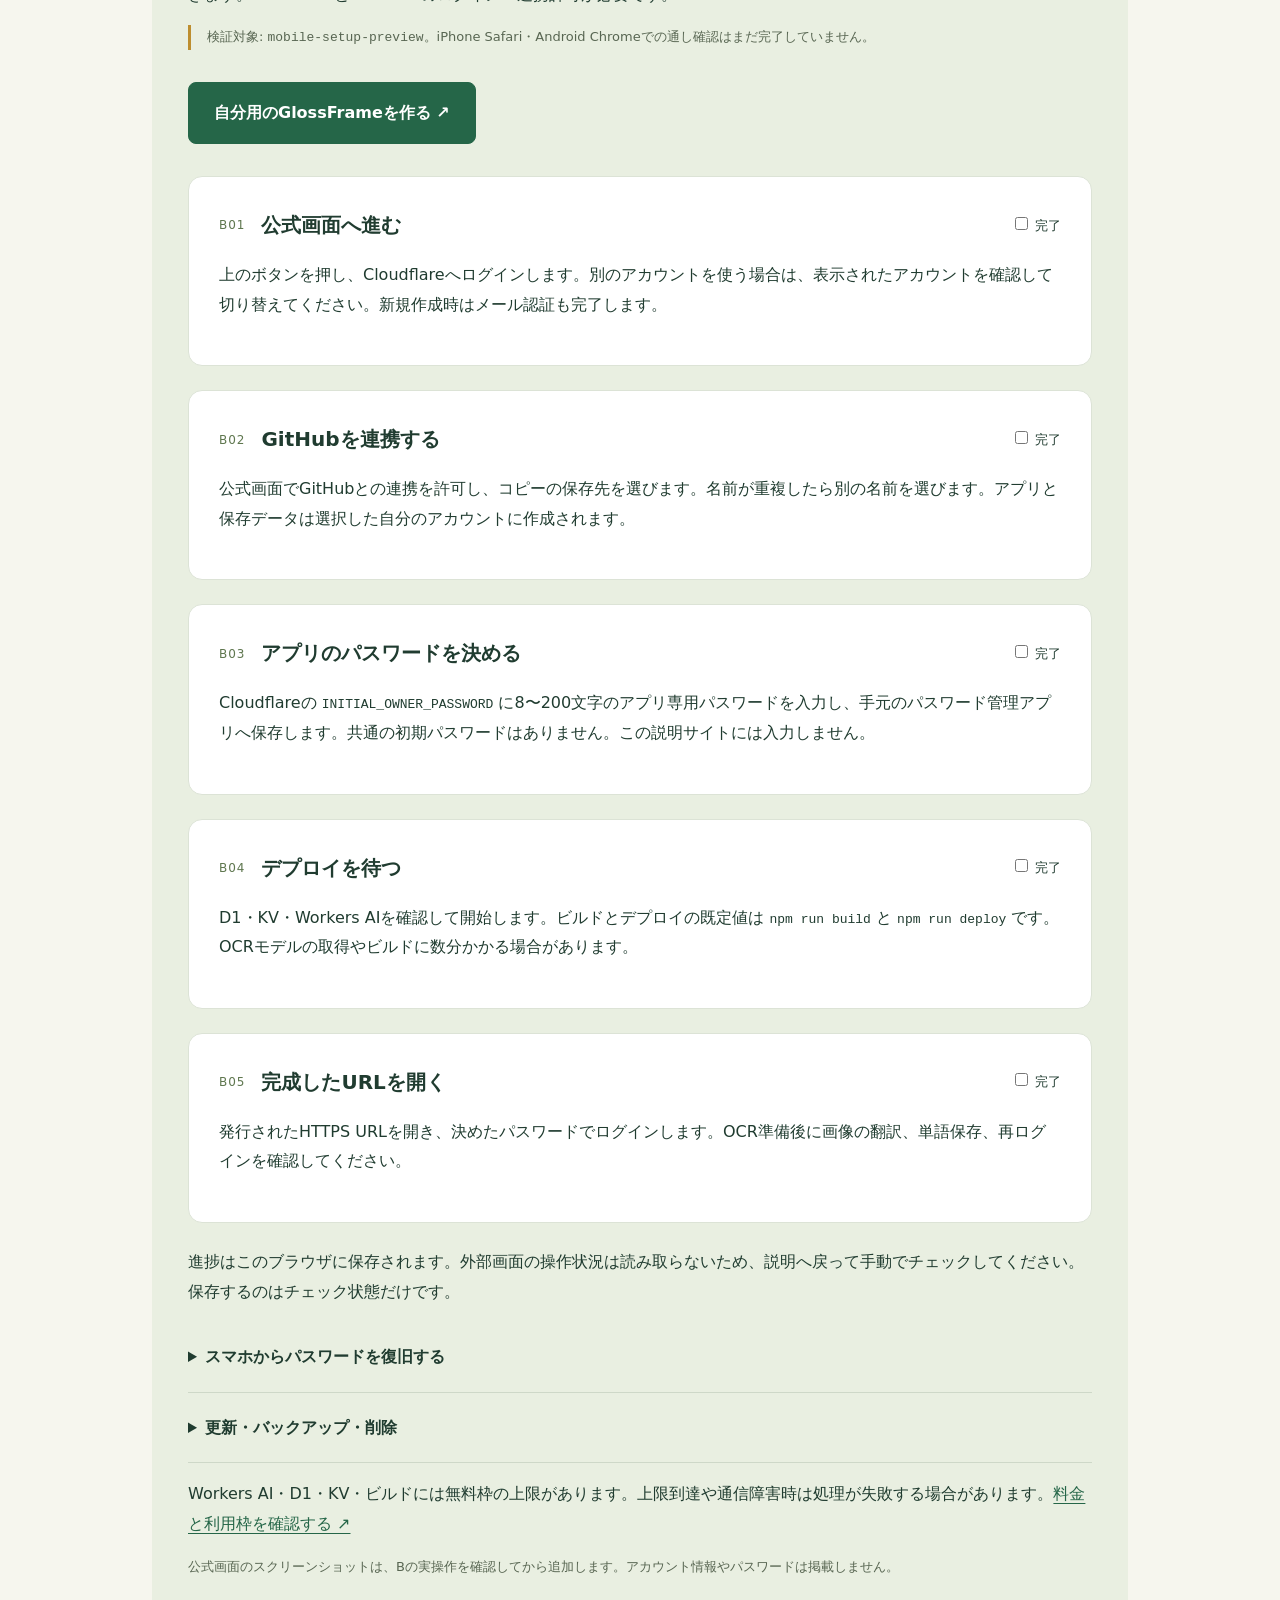
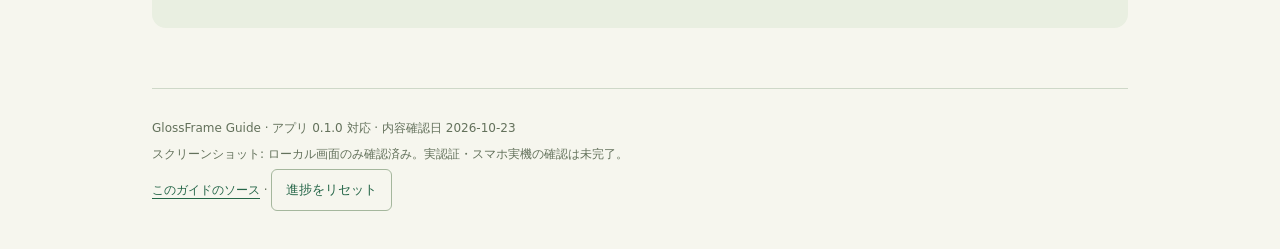
==== commit 48e71846: "Clarify self-service mobile testing entry" ====
--- a/index.html
+++ b/index.html
@@ -13,7 +13,7 @@
 <article class="step"><div class="step-title"><span class="number">04</span><h3>スマホへ引き継ぐ</h3><label><input type="checkbox" data-progress="open"> 完了</label></div><p>完了画面のHTTPS URLを開いて、設定したパスワードでログインしてください。スマホはQRコードから同じURLを開けます。</p><p>OCRの初回準備後、画像の読み取り、AI翻訳、単語帳への保存、ログアウトと再ログインを確かめましょう。確認が終わったら、PCのセットアップ画面で「終了」を押してください。</p></article>
 </section>
 <section class="help" id="retry"><p class="eyebrow">WHEN SOMETHING STOPS</p><h2>途中で止まっても、同じ場所から。</h2><details open><summary>ログインを中断した・接続できない</summary><p>通信とCloudflareのログイン状態を確認し、ローカル画面からログインをやり直してください。対象アカウントにD1・KV・Workers・Workers AIを利用する権限が必要です。</p></details><details><summary>リソース作成・ビルド・デプロイで失敗した</summary><p>失敗した段階を画面で確認し、接続・利用上限・権限を確認して「デプロイ / 再試行」を押します。作成済みリソースはPCの記録から再利用します。画面を閉じた場合は、同じフォルダで <code>npm run setup</code> を実行してください。</p><p><code>.local-work/setup/state.json</code> と <code>wrangler.jsonc</code> は削除しないでください。パスワードは保存しないので、再試行時に同じパスワードを入力します。登録済みなら再登録しません。</p></details><details><summary>別タブで説明を読みたい・分割ビューを使いたい</summary><p>PCのChromeではリンクを右クリックし「リンクを分割ビューで開く」を選べます。項目がない場合は別タブで開いてください。このサイトから分割ビューを自動起動することはありません。<a href="https://support.google.com/chrome/answer/16971124?hl=ja&amp;co=GENIE.Platform%3DDesktop" target="_blank" rel="noreferrer">Chrome公式の操作説明</a></p></details><details><summary>パスワードを忘れた</summary><p>Cloudflare管理権限のあるPCで、アプリのフォルダから <code>npm run password:reset</code> を実行します。学習データは保持し、既存セッションを失効させます。</p></details></section>
-<section id="mobile" class="mobile"><p class="eyebrow">B · PHONE ONLY · 検証版</p><h2>スマホのブラウザから、自分用を作る。</h2>
+<section id="mobile" class="mobile"><p class="eyebrow">B · PHONE ONLY · テストできます</p><h2>スマホのブラウザから、自分用を作る。</h2><p><strong>テストの準備はできています。</strong> 下のボタンから進み、使いたいメールアドレスをCloudflare公式画面で入力してください。このページではメールアドレスを収集しません。</p>
 <p>Cloudflare公式のデプロイ画面を使います。Bは実環境での検証中です。Aで使ったアカウントとは別のアカウントでも導入できます。CloudflareとGitHubへのログイン・連携許可が必要です。</p>
 <p class="release">検証対象: <code>mobile-setup-preview</code>。iPhone Safari・Android Chromeでの通し確認はまだ完了していません。</p>
 <div class="paths"><a class="primary" href="https://deploy.workers.cloudflare.com/?url=https://github.com/edoaki/glossframe/tree/mobile-setup-preview" target="_blank" rel="noreferrer">自分用のGlossFrameを作る ↗</a></div>
@@ -24,7 +24,7 @@
 <article class="step"><div class="step-title"><span class="number">B05</span><h3>完成したURLを開く</h3><label><input type="checkbox" data-progress="mobile-open"> 完了</label></div><p>発行されたHTTPS URLを開き、決めたパスワードでログインします。OCR準備後に画像の翻訳、単語保存、再ログインを確認してください。</p></article>
 <p>進捗はこのブラウザに保存されます。外部画面の操作状況は読み取らないため、説明へ戻って手動でチェックしてください。保存するのはチェック状態だけです。</p>
 <details><summary>スマホからパスワードを復旧する</summary><p>CloudflareのWorker設定でSecret <code>OWNER_RECOVERY_TOKEN</code> に新しい32〜200文字のランダムなキーを設定してDeployします。アプリの「パスワードを忘れた場合」に同じキーと新しいパスワードを入力します。学習データを保持し、全端末のセッションを失効させます。完了後はCloudflareのキーを削除してください。キーは一度しか使えません。</p></details>
-<details><summary>更新・バックアップ・削除</summary><p>更新前にアプリからバックアップJSONを保存します。画像は別途保管してください。コピーは自動更新されません。GitHub Actionsの「Prepare app update」で更新ブランチを作り、内容とCheckを確認してMergeすると、Cloudflareで再ビルドされます。</p><p>検証中の <code>main</code> はB未対応です。今回の更新検証では <code>mobile-setup-preview</code> を指定してください。設定やワークフローの変更を含む更新は別途移行案内を確認します。</p><p>WorkerのロールバックはD1を戻しません。削除するときは必要なデータを保存してから、Workerと専用のD1・KVを個別に削除します。共有リソースは削除しません。</p></details>
+<details><summary>更新・バックアップ・削除</summary><p>更新前にアプリからバックアップJSONを保存します。画像は別途保管してください。コピーは自動更新されません。GitHub Actionsの「Prepare app update」で更新ブランチを作り、内容とCheckを確認してMergeすると、Cloudflareで再ビルドされます。</p><p>検証中の <code>main</code> はB未対応です。今回の検証版では <code>mobile-setup-preview</code> が更新先の既定値です。設定やワークフローの変更を含む更新は別途移行案内を確認します。</p><p>WorkerのロールバックはD1を戻しません。削除するときは必要なデータを保存してから、Workerと専用のD1・KVを個別に削除します。共有リソースは削除しません。</p></details>
 <p>Workers AI・D1・KV・ビルドには無料枠の上限があります。上限到達や通信障害時は処理が失敗する場合があります。<a href="https://developers.cloudflare.com/workers-ai/platform/pricing/" target="_blank" rel="noreferrer">料金と利用枠を確認する ↗</a></p>
 <p class="small">公式画面のスクリーンショットは、Bの実操作を確認してから追加します。アカウント情報やパスワードは掲載しません。</p></section>
 <footer><p>GlossFrame Guide · アプリ 0.1.0 対応 · 内容確認日 2026-10-23</p><p>スクリーンショット: ローカル画面のみ確認済み。実認証・スマホ実機の確認は未完了。</p><a href="https://github.com/edoaki/glossframe-guide" target="_blank" rel="noreferrer">このガイドのソース</a> · <button id="reset">進捗をリセット</button></footer>
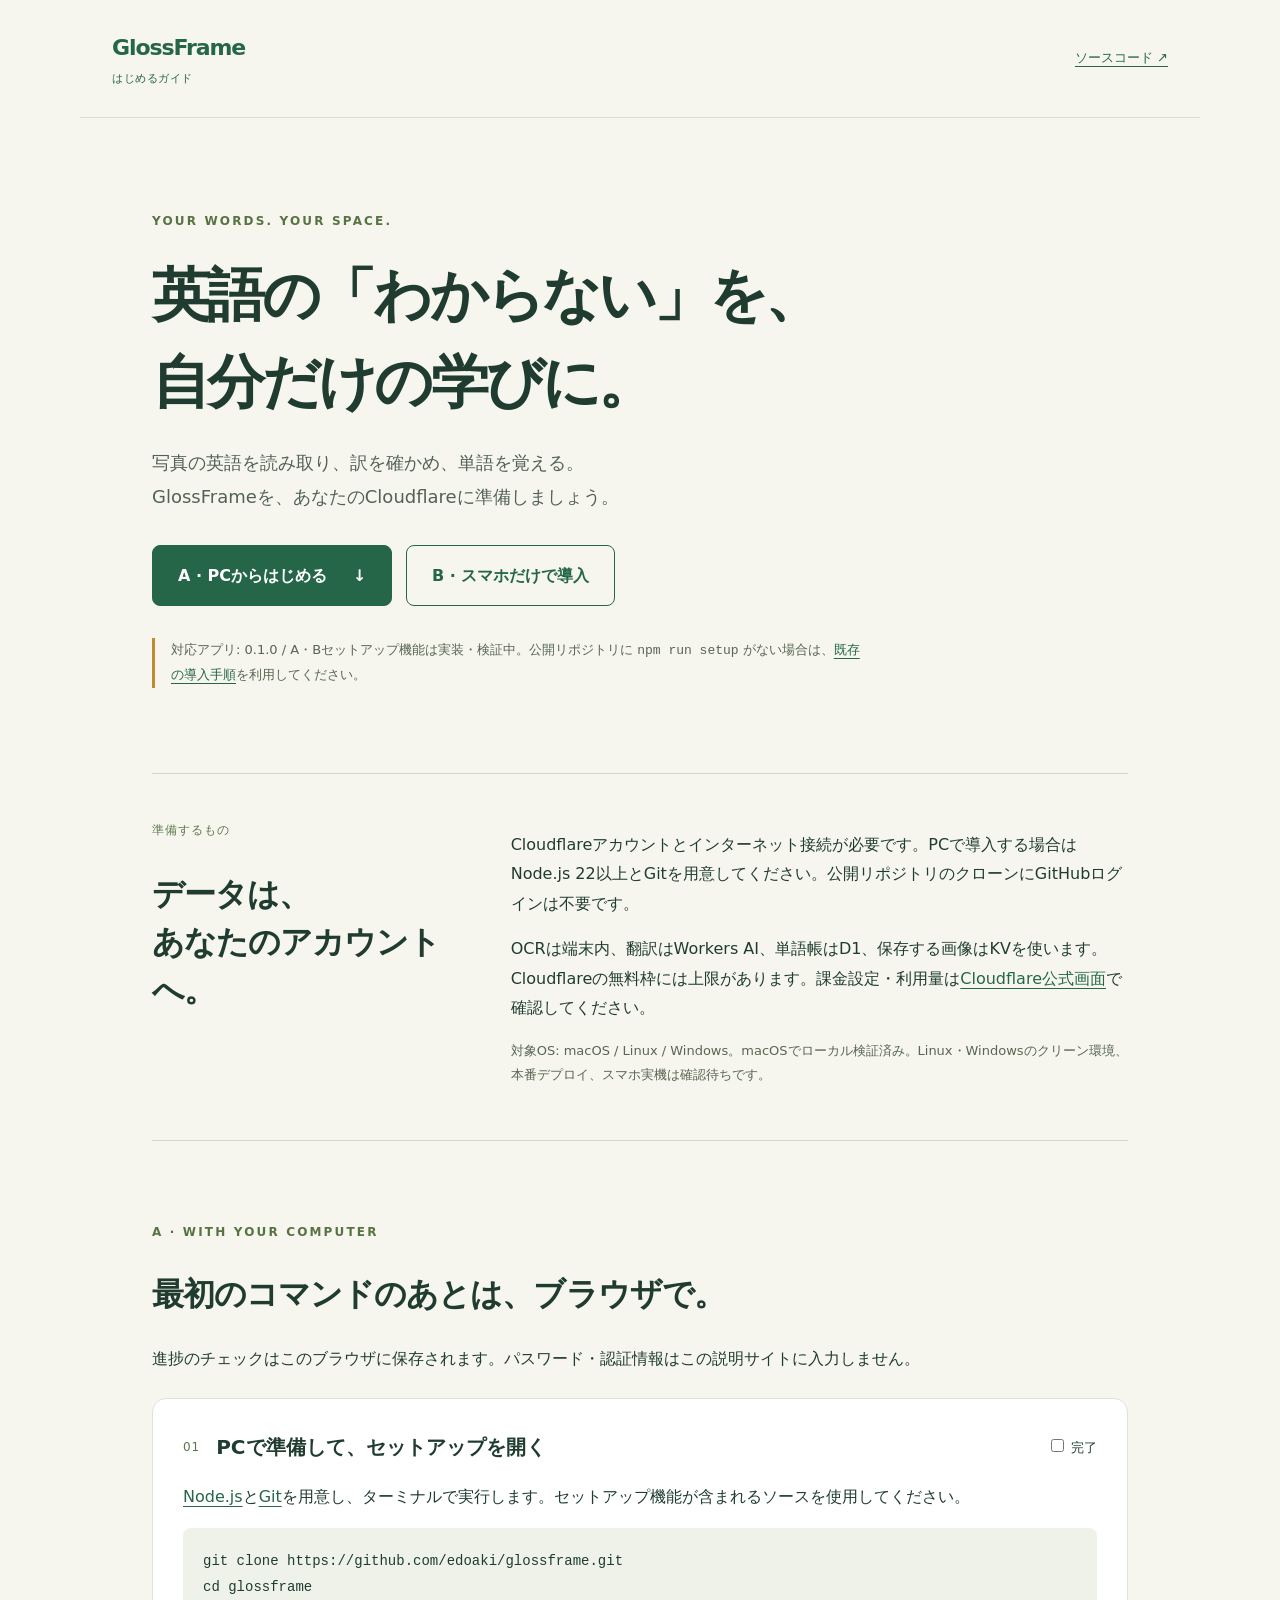
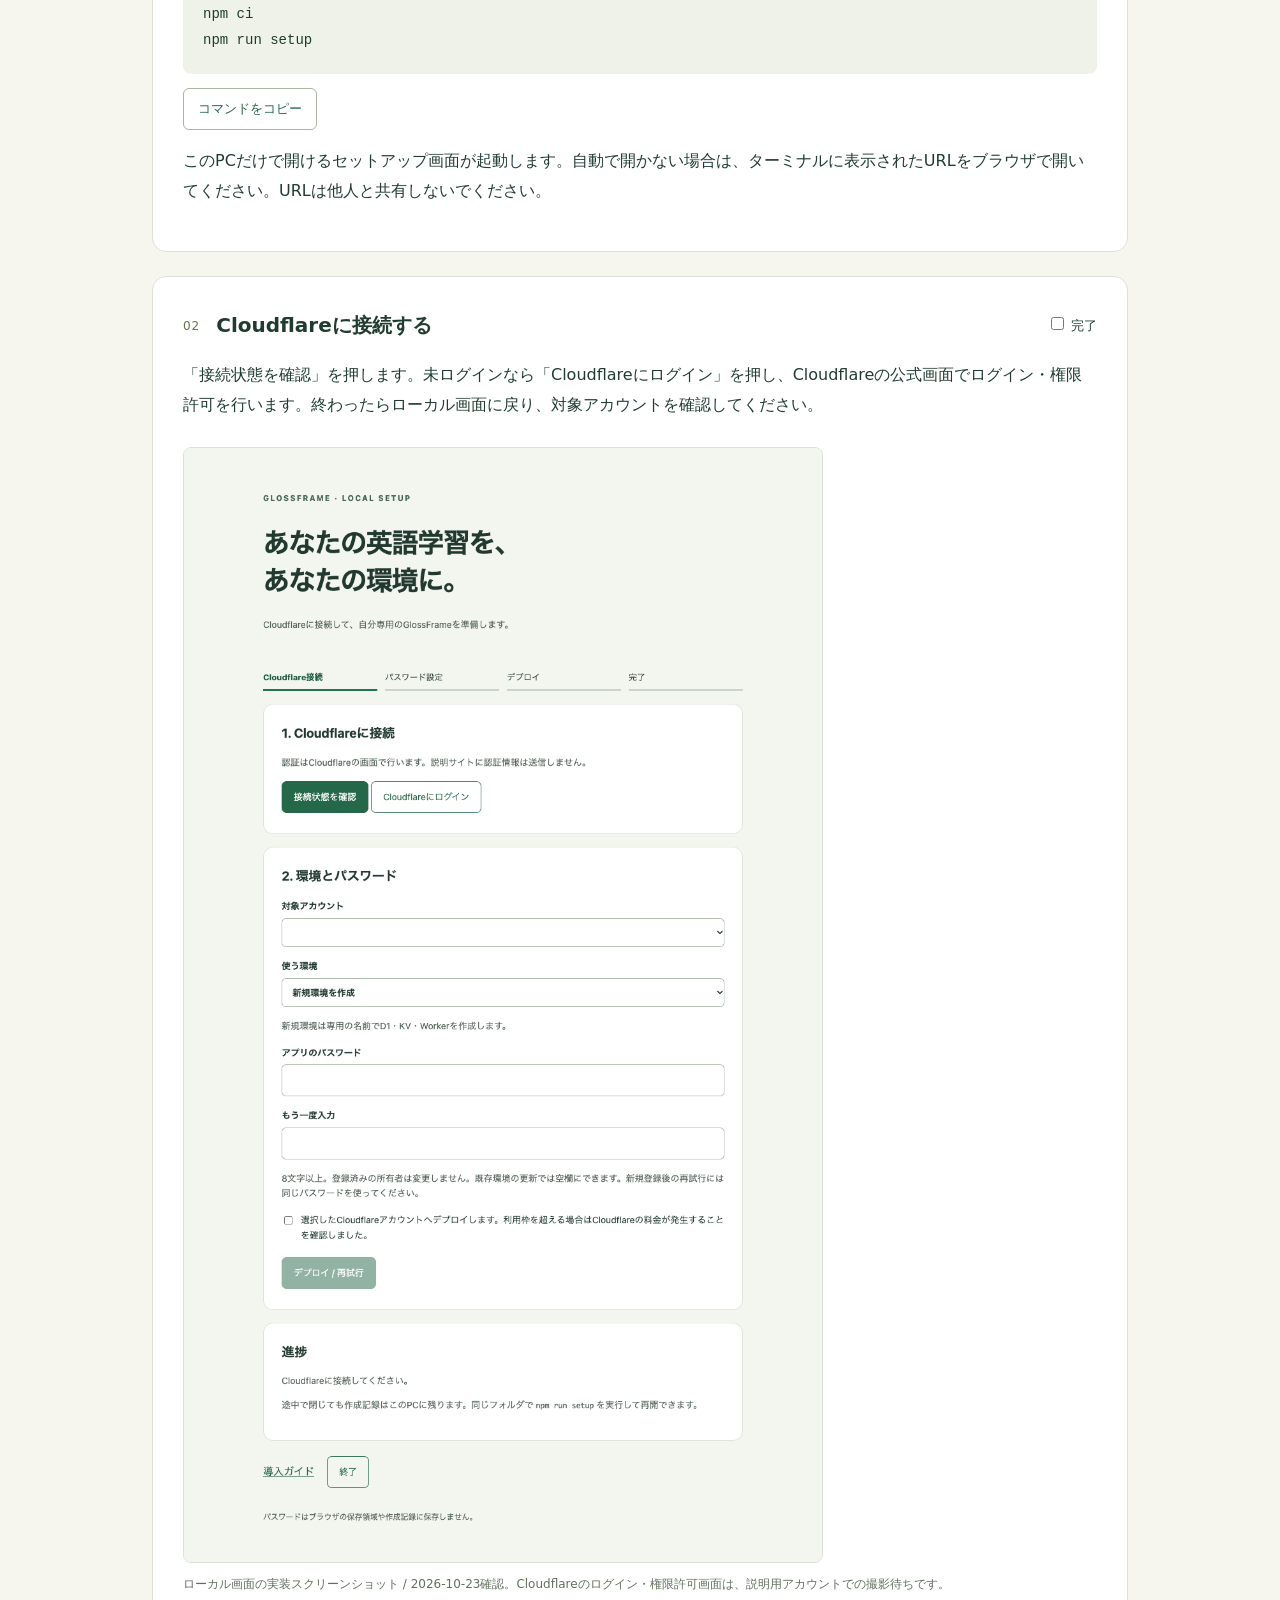
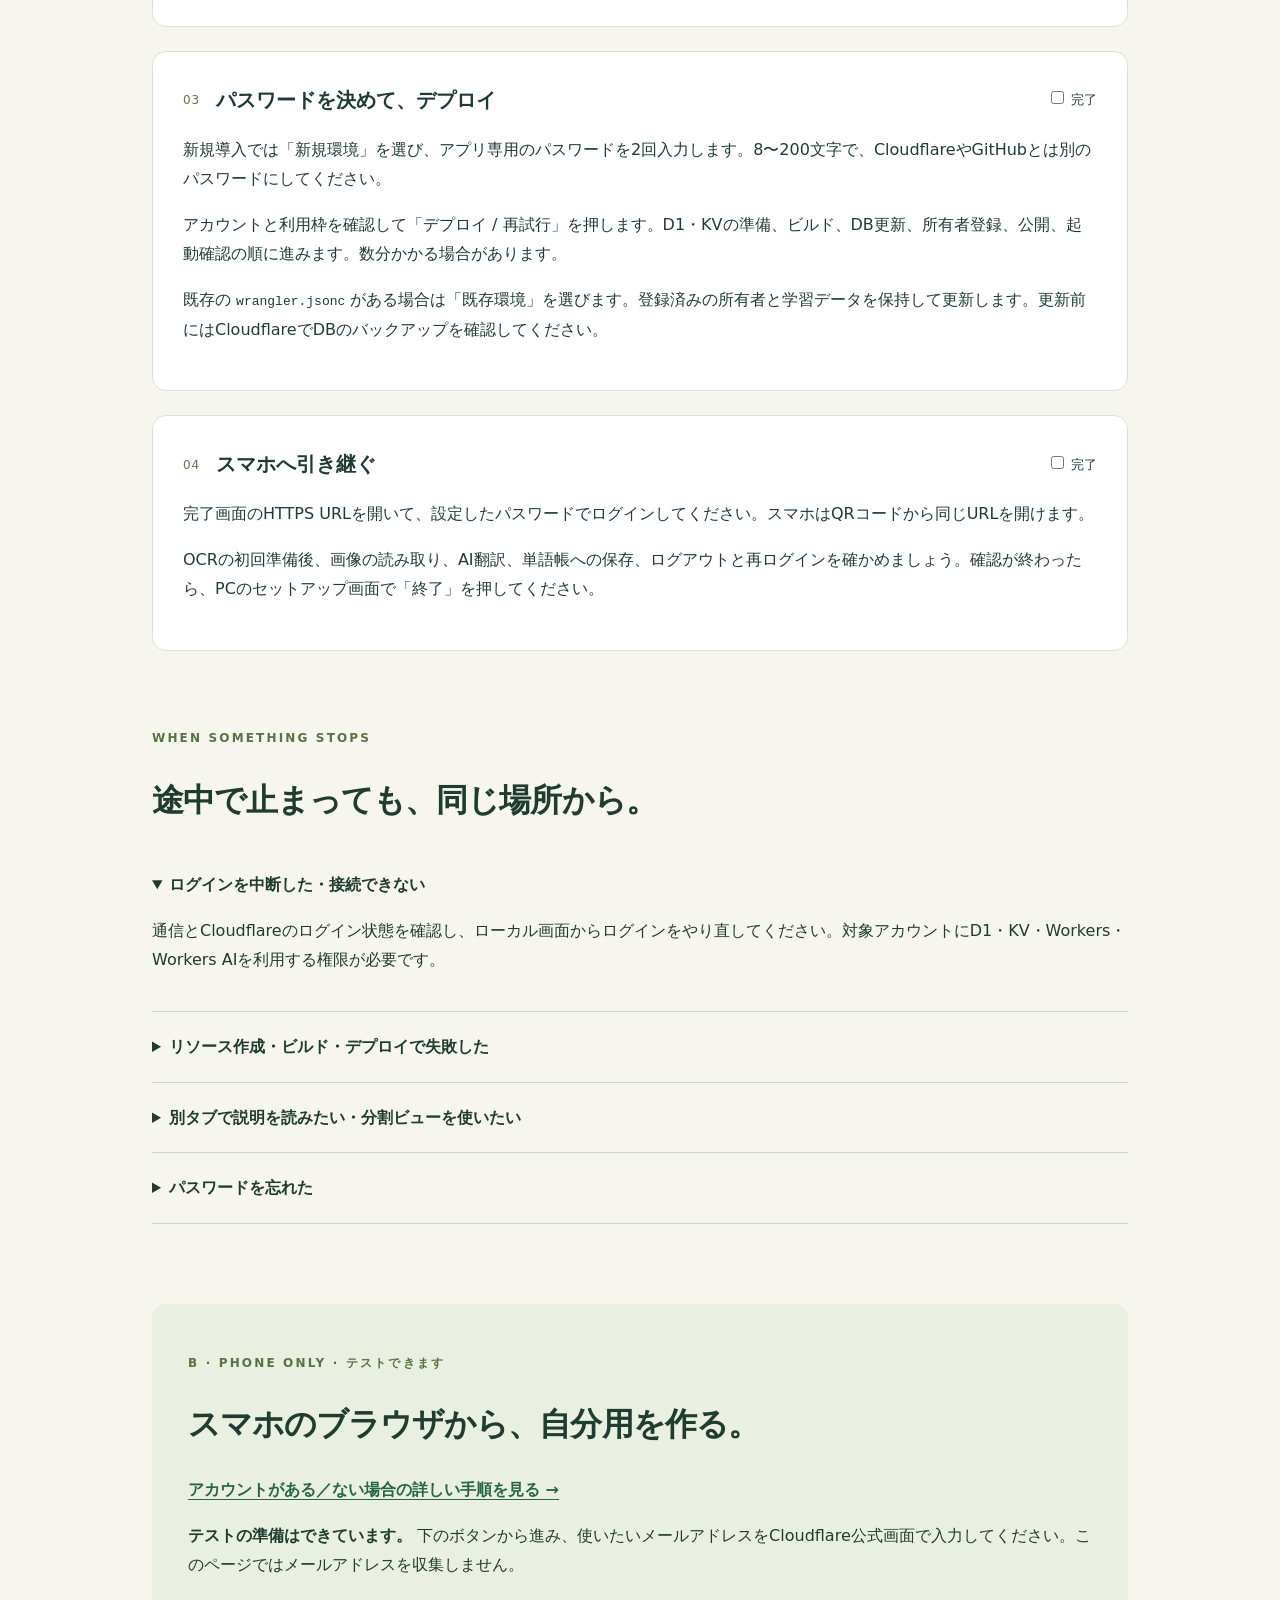
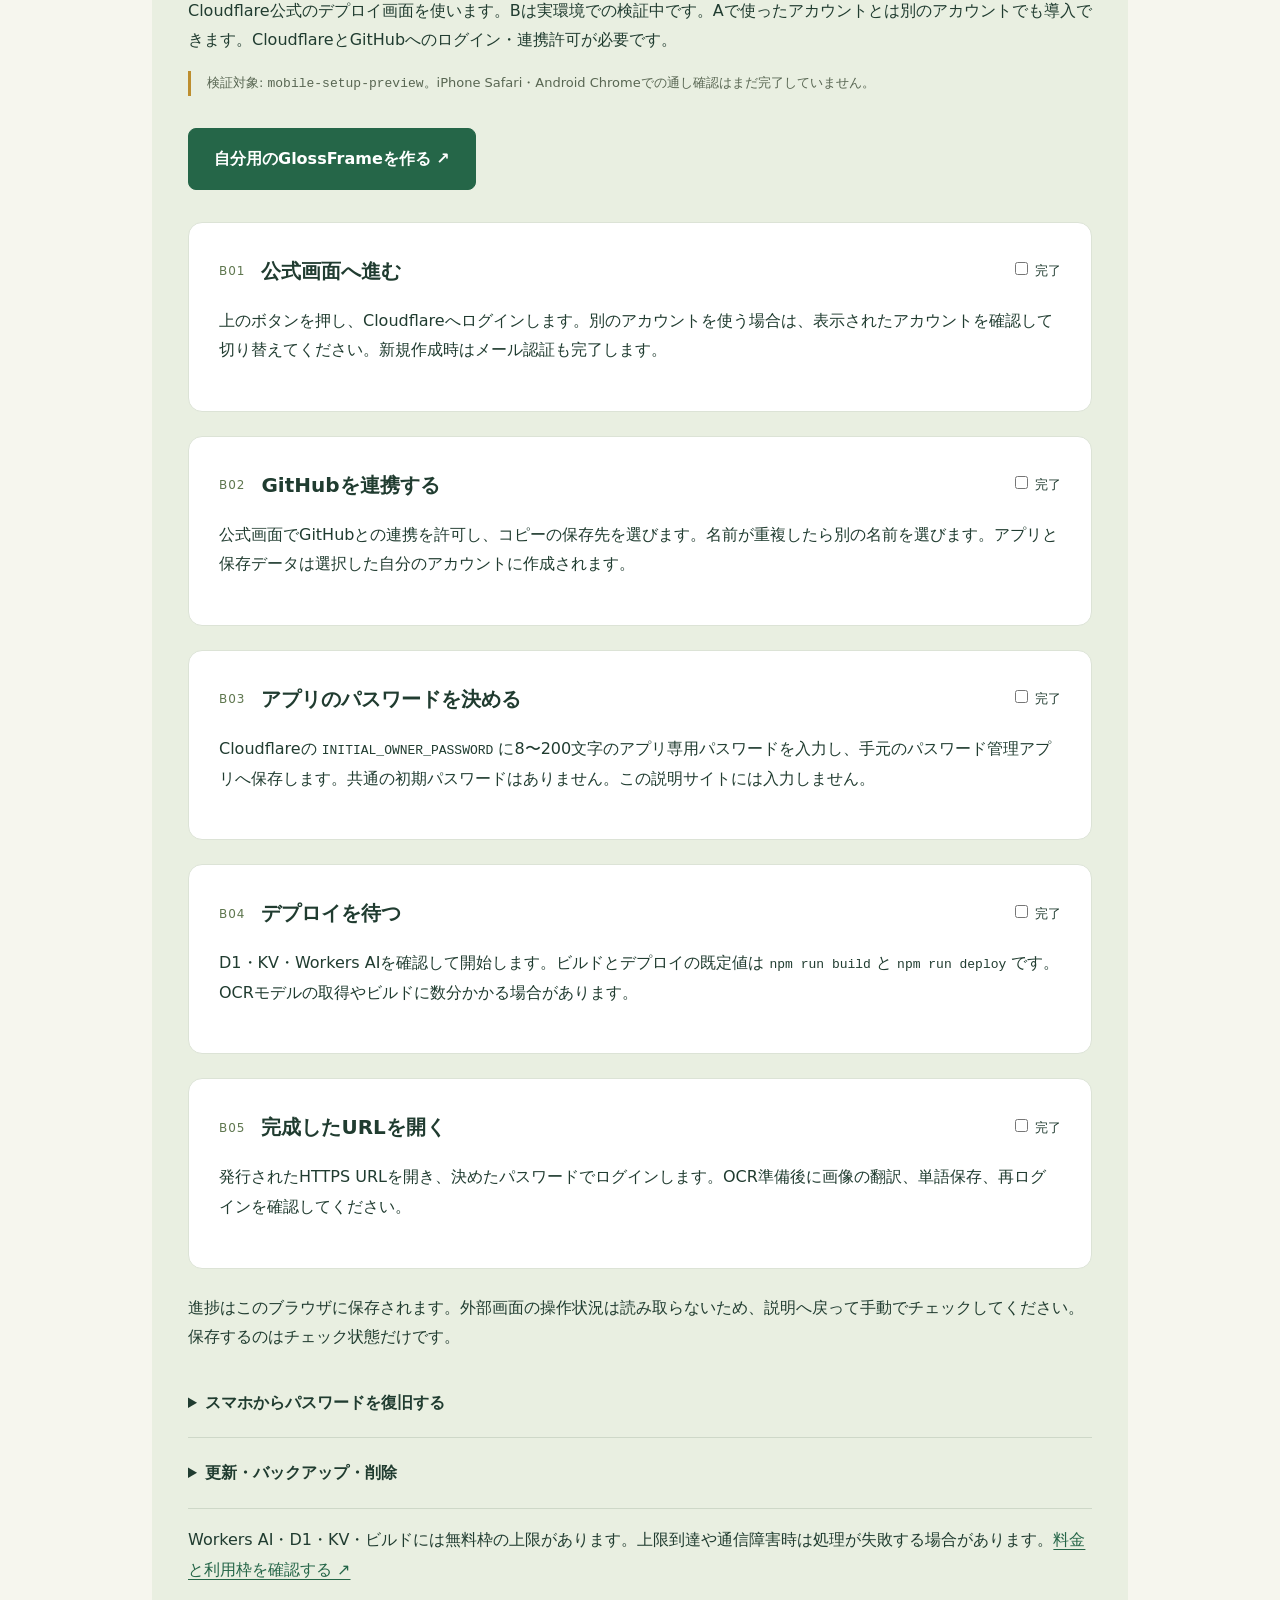
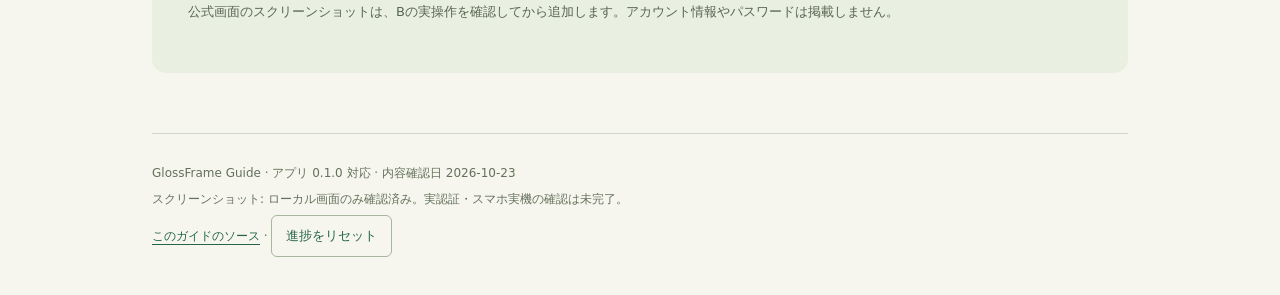
==== commit e34351e2: "Document observed Cloudflare account onboarding branches" ====
--- a/index.html
+++ b/index.html
@@ -13,7 +13,7 @@
 <article class="step"><div class="step-title"><span class="number">04</span><h3>スマホへ引き継ぐ</h3><label><input type="checkbox" data-progress="open"> 完了</label></div><p>完了画面のHTTPS URLを開いて、設定したパスワードでログインしてください。スマホはQRコードから同じURLを開けます。</p><p>OCRの初回準備後、画像の読み取り、AI翻訳、単語帳への保存、ログアウトと再ログインを確かめましょう。確認が終わったら、PCのセットアップ画面で「終了」を押してください。</p></article>
 </section>
 <section class="help" id="retry"><p class="eyebrow">WHEN SOMETHING STOPS</p><h2>途中で止まっても、同じ場所から。</h2><details open><summary>ログインを中断した・接続できない</summary><p>通信とCloudflareのログイン状態を確認し、ローカル画面からログインをやり直してください。対象アカウントにD1・KV・Workers・Workers AIを利用する権限が必要です。</p></details><details><summary>リソース作成・ビルド・デプロイで失敗した</summary><p>失敗した段階を画面で確認し、接続・利用上限・権限を確認して「デプロイ / 再試行」を押します。作成済みリソースはPCの記録から再利用します。画面を閉じた場合は、同じフォルダで <code>npm run setup</code> を実行してください。</p><p><code>.local-work/setup/state.json</code> と <code>wrangler.jsonc</code> は削除しないでください。パスワードは保存しないので、再試行時に同じパスワードを入力します。登録済みなら再登録しません。</p></details><details><summary>別タブで説明を読みたい・分割ビューを使いたい</summary><p>PCのChromeではリンクを右クリックし「リンクを分割ビューで開く」を選べます。項目がない場合は別タブで開いてください。このサイトから分割ビューを自動起動することはありません。<a href="https://support.google.com/chrome/answer/16971124?hl=ja&amp;co=GENIE.Platform%3DDesktop" target="_blank" rel="noreferrer">Chrome公式の操作説明</a></p></details><details><summary>パスワードを忘れた</summary><p>Cloudflare管理権限のあるPCで、アプリのフォルダから <code>npm run password:reset</code> を実行します。学習データは保持し、既存セッションを失効させます。</p></details></section>
-<section id="mobile" class="mobile"><p class="eyebrow">B · PHONE ONLY · テストできます</p><h2>スマホのブラウザから、自分用を作る。</h2><p><strong>テストの準備はできています。</strong> 下のボタンから進み、使いたいメールアドレスをCloudflare公式画面で入力してください。このページではメールアドレスを収集しません。</p>
+<section id="mobile" class="mobile"><p class="eyebrow">B · PHONE ONLY · テストできます</p><h2>スマホのブラウザから、自分用を作る。</h2><p><a href="mobile-accounts.html"><strong>アカウントがある／ない場合の詳しい手順を見る →</strong></a></p><p><strong>テストの準備はできています。</strong> 下のボタンから進み、使いたいメールアドレスをCloudflare公式画面で入力してください。このページではメールアドレスを収集しません。</p>
 <p>Cloudflare公式のデプロイ画面を使います。Bは実環境での検証中です。Aで使ったアカウントとは別のアカウントでも導入できます。CloudflareとGitHubへのログイン・連携許可が必要です。</p>
 <p class="release">検証対象: <code>mobile-setup-preview</code>。iPhone Safari・Android Chromeでの通し確認はまだ完了していません。</p>
 <div class="paths"><a class="primary" href="https://deploy.workers.cloudflare.com/?url=https://github.com/edoaki/glossframe/tree/mobile-setup-preview" target="_blank" rel="noreferrer">自分用のGlossFrameを作る ↗</a></div>
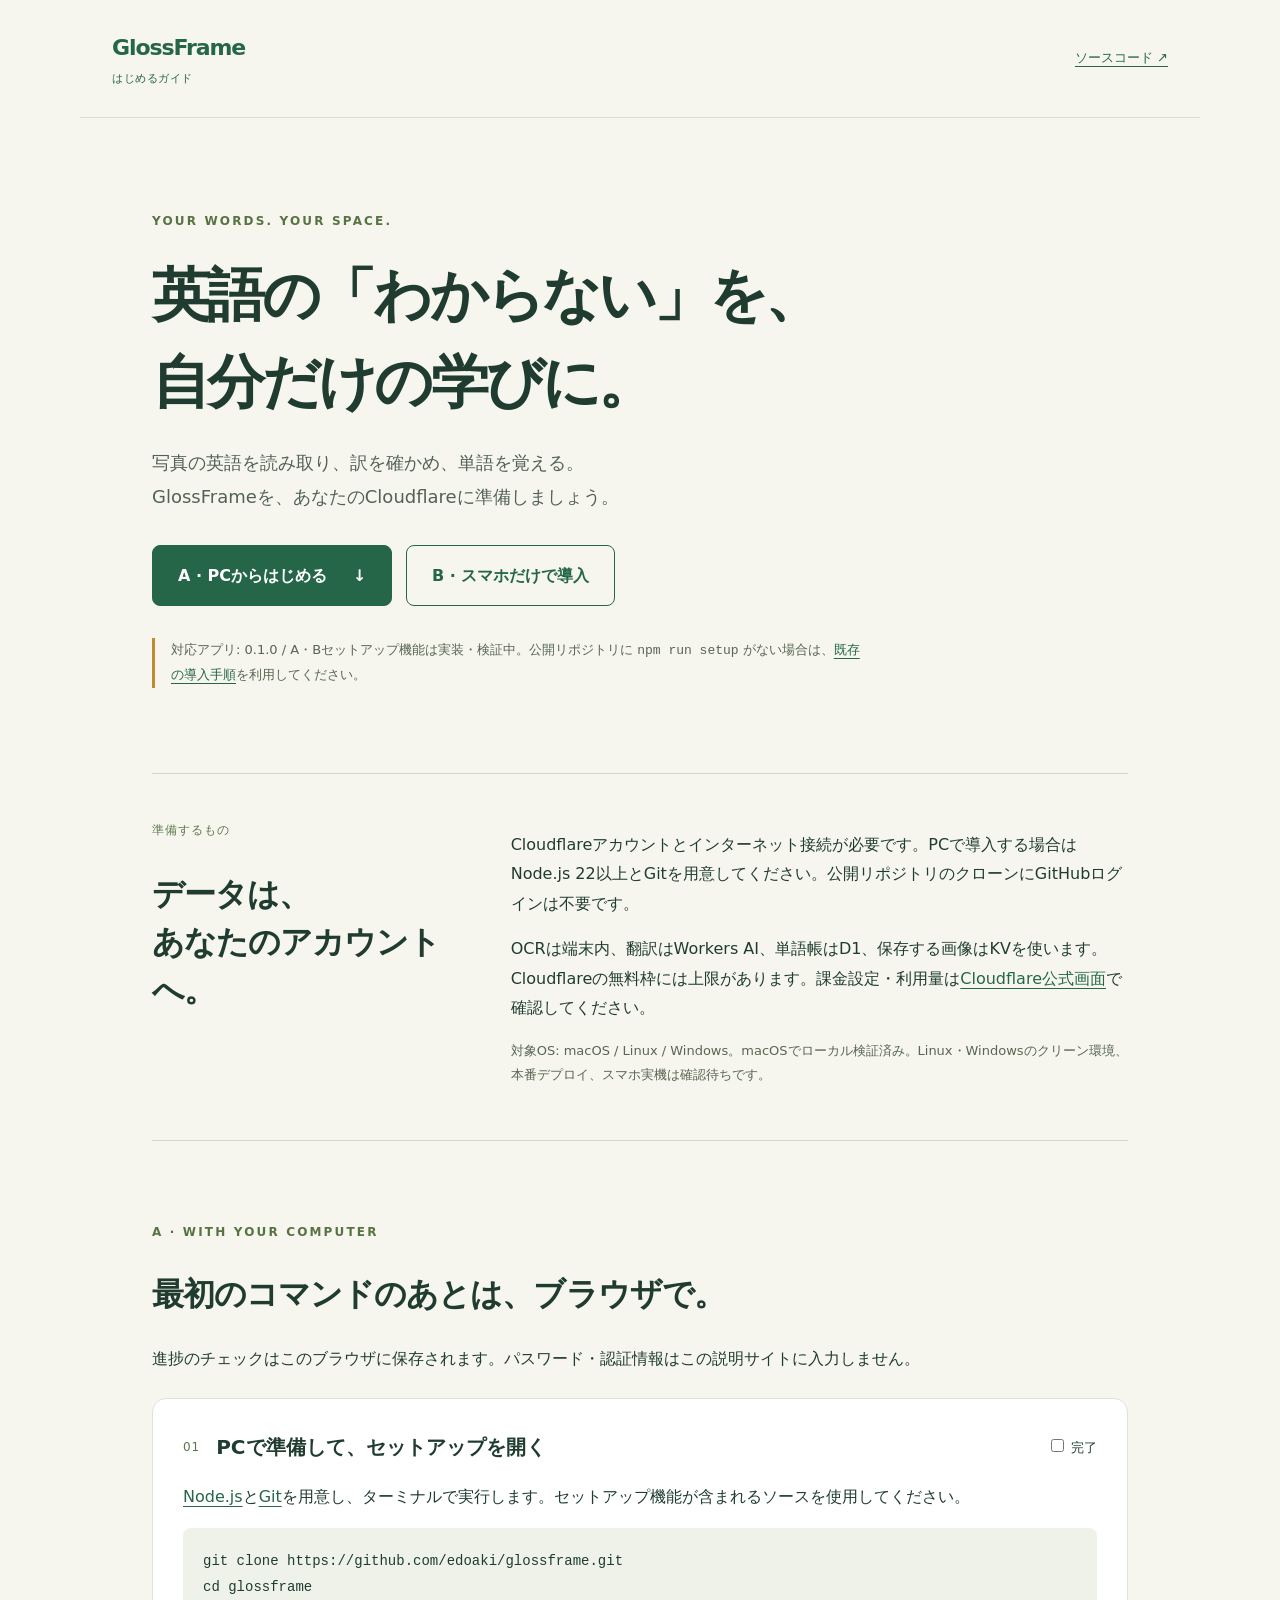
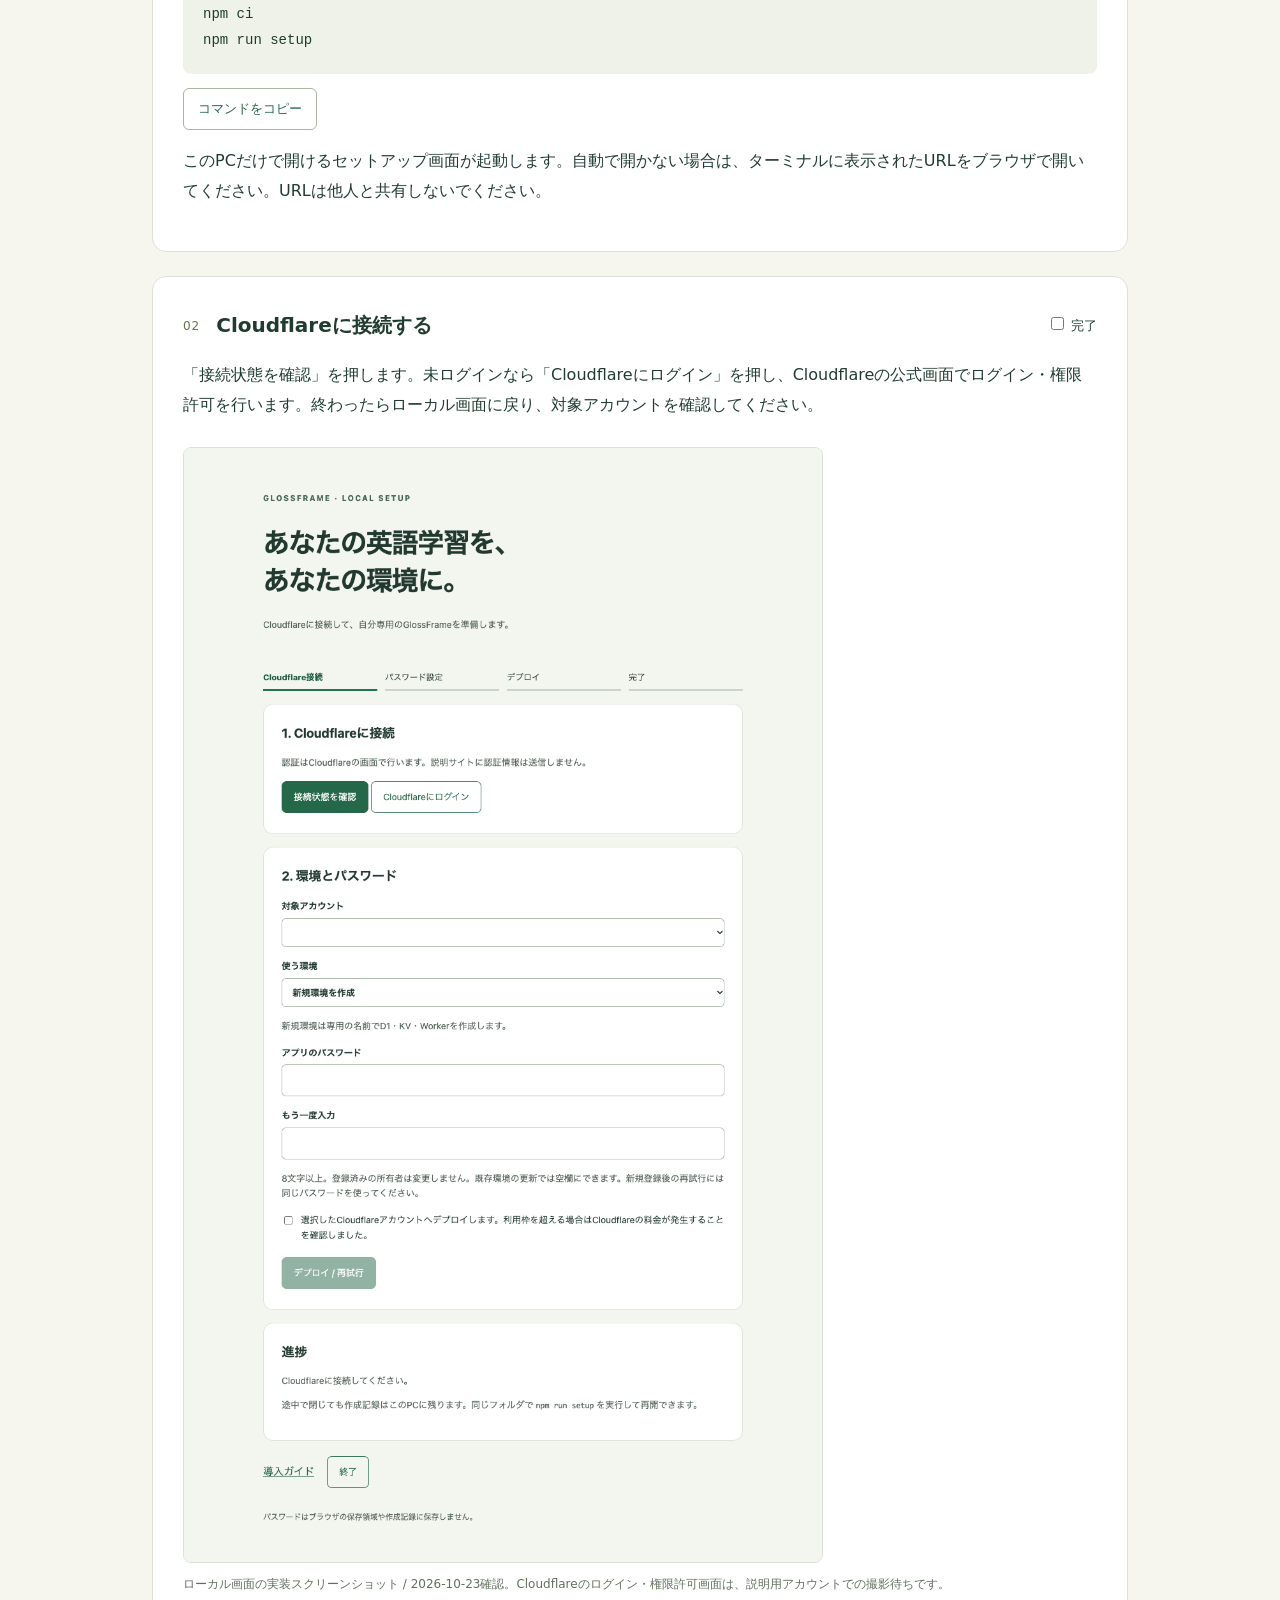
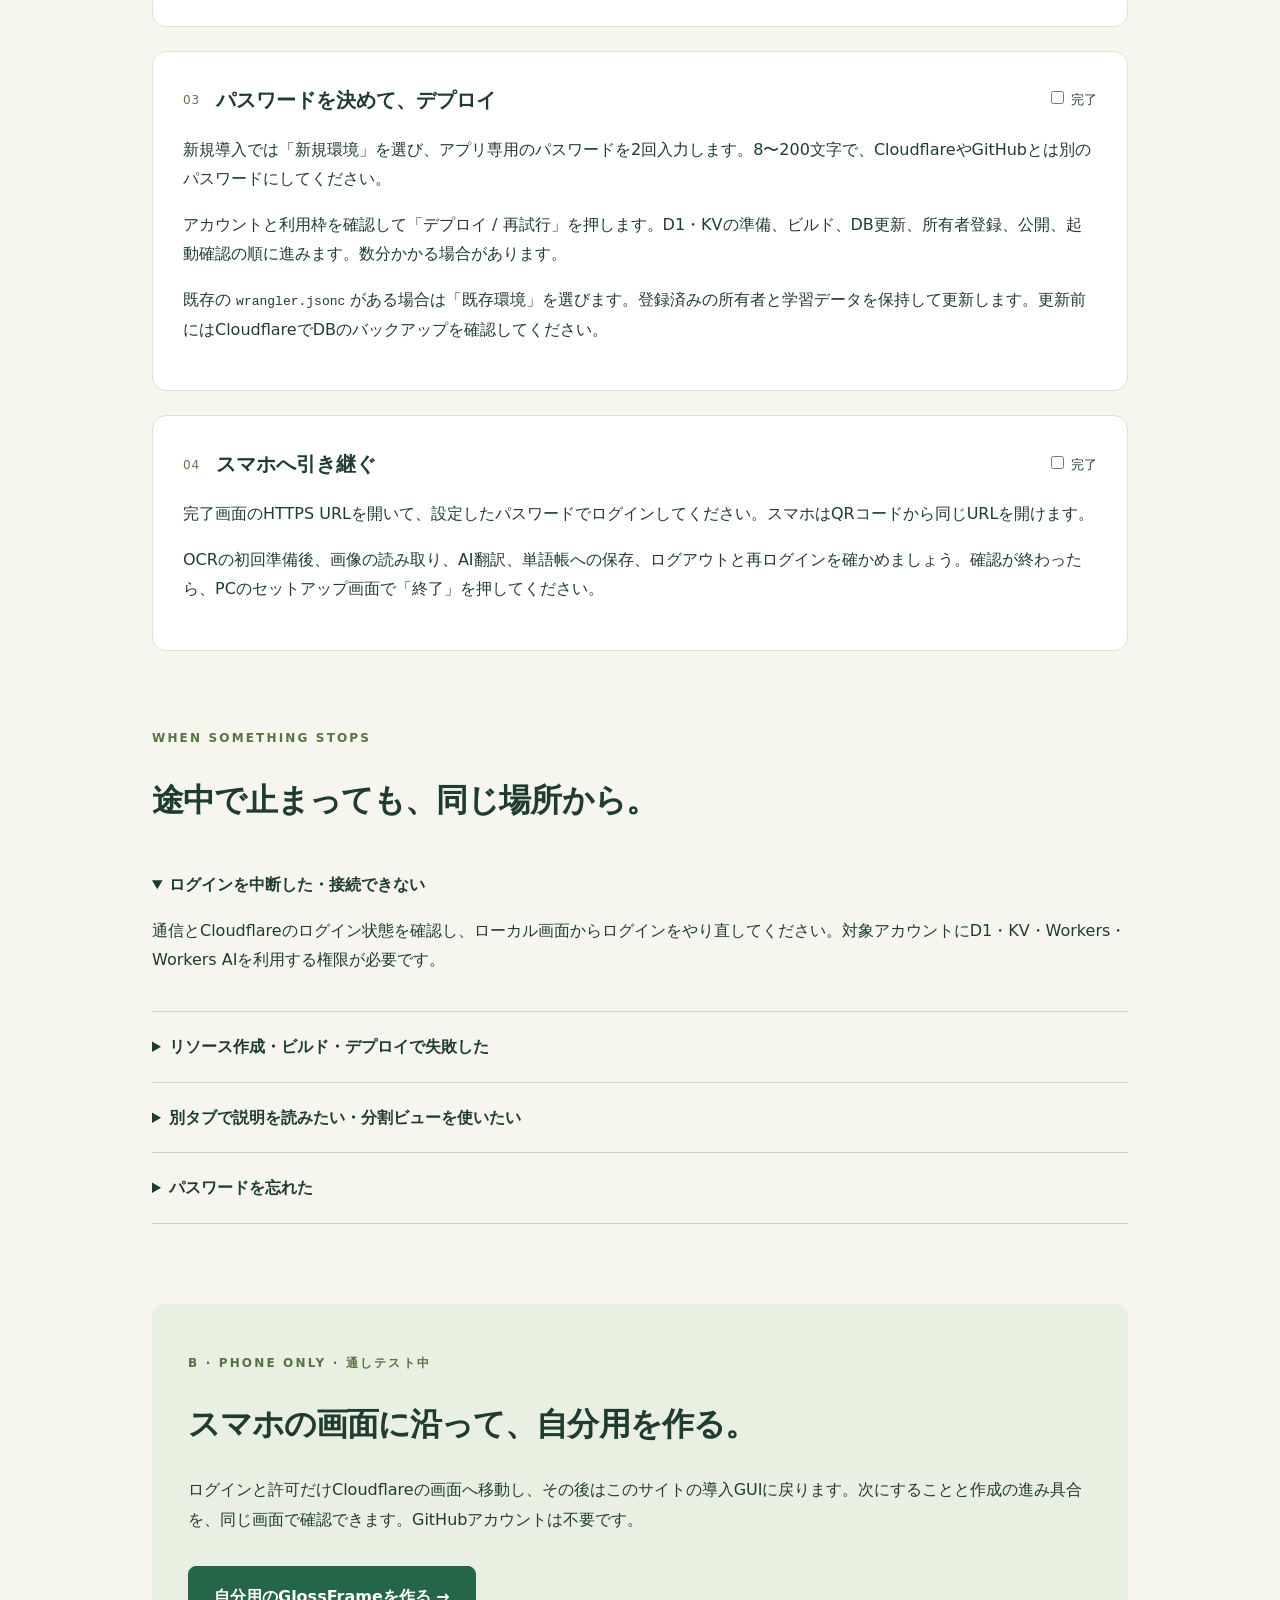
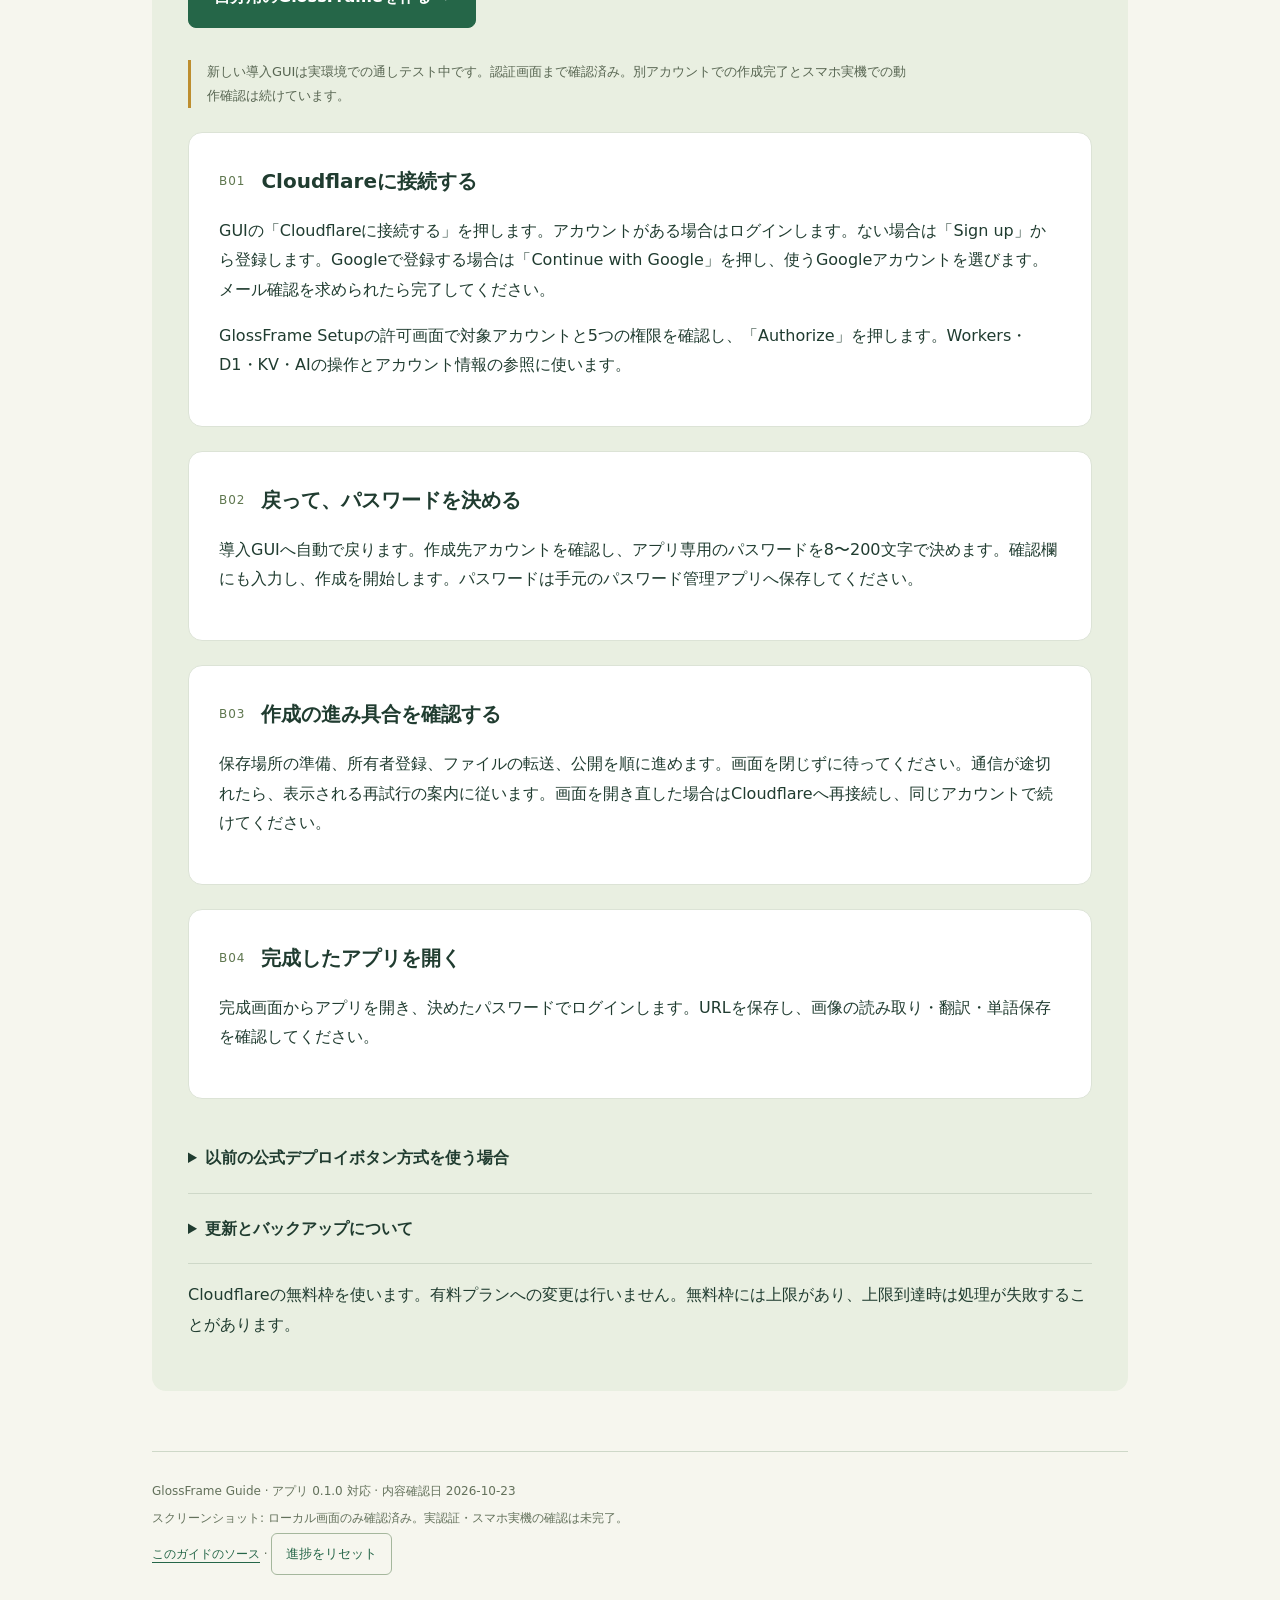
==== commit 52ca8f95: "Route mobile setup entry through guided OAuth installer" ====
--- a/index.html
+++ b/index.html
@@ -13,19 +13,15 @@
 <article class="step"><div class="step-title"><span class="number">04</span><h3>スマホへ引き継ぐ</h3><label><input type="checkbox" data-progress="open"> 完了</label></div><p>完了画面のHTTPS URLを開いて、設定したパスワードでログインしてください。スマホはQRコードから同じURLを開けます。</p><p>OCRの初回準備後、画像の読み取り、AI翻訳、単語帳への保存、ログアウトと再ログインを確かめましょう。確認が終わったら、PCのセットアップ画面で「終了」を押してください。</p></article>
 </section>
 <section class="help" id="retry"><p class="eyebrow">WHEN SOMETHING STOPS</p><h2>途中で止まっても、同じ場所から。</h2><details open><summary>ログインを中断した・接続できない</summary><p>通信とCloudflareのログイン状態を確認し、ローカル画面からログインをやり直してください。対象アカウントにD1・KV・Workers・Workers AIを利用する権限が必要です。</p></details><details><summary>リソース作成・ビルド・デプロイで失敗した</summary><p>失敗した段階を画面で確認し、接続・利用上限・権限を確認して「デプロイ / 再試行」を押します。作成済みリソースはPCの記録から再利用します。画面を閉じた場合は、同じフォルダで <code>npm run setup</code> を実行してください。</p><p><code>.local-work/setup/state.json</code> と <code>wrangler.jsonc</code> は削除しないでください。パスワードは保存しないので、再試行時に同じパスワードを入力します。登録済みなら再登録しません。</p></details><details><summary>別タブで説明を読みたい・分割ビューを使いたい</summary><p>PCのChromeではリンクを右クリックし「リンクを分割ビューで開く」を選べます。項目がない場合は別タブで開いてください。このサイトから分割ビューを自動起動することはありません。<a href="https://support.google.com/chrome/answer/16971124?hl=ja&amp;co=GENIE.Platform%3DDesktop" target="_blank" rel="noreferrer">Chrome公式の操作説明</a></p></details><details><summary>パスワードを忘れた</summary><p>Cloudflare管理権限のあるPCで、アプリのフォルダから <code>npm run password:reset</code> を実行します。学習データは保持し、既存セッションを失効させます。</p></details></section>
-<section id="mobile" class="mobile"><p class="eyebrow">B · PHONE ONLY · テストできます</p><h2>スマホのブラウザから、自分用を作る。</h2><p><a href="mobile-accounts.html"><strong>アカウントがある／ない場合の詳しい手順を見る →</strong></a></p><p><strong>テストの準備はできています。</strong> 下のボタンから進み、使いたいメールアドレスをCloudflare公式画面で入力してください。このページではメールアドレスを収集しません。</p>
-<p>Cloudflare公式のデプロイ画面を使います。Bは実環境での検証中です。Aで使ったアカウントとは別のアカウントでも導入できます。CloudflareとGitHubへのログイン・連携許可が必要です。</p>
-<p class="release">検証対象: <code>mobile-setup-preview</code>。iPhone Safari・Android Chromeでの通し確認はまだ完了していません。</p>
-<div class="paths"><a class="primary" href="https://deploy.workers.cloudflare.com/?url=https://github.com/edoaki/glossframe/tree/mobile-setup-preview" target="_blank" rel="noreferrer">自分用のGlossFrameを作る ↗</a></div>
-<article class="step"><div class="step-title"><span class="number">B01</span><h3>公式画面へ進む</h3><label><input type="checkbox" data-progress="mobile-login"> 完了</label></div><p>上のボタンを押し、Cloudflareへログインします。別のアカウントを使う場合は、表示されたアカウントを確認して切り替えてください。新規作成時はメール認証も完了します。</p></article>
-<article class="step"><div class="step-title"><span class="number">B02</span><h3>GitHubを連携する</h3><label><input type="checkbox" data-progress="mobile-github"> 完了</label></div><p>公式画面でGitHubとの連携を許可し、コピーの保存先を選びます。名前が重複したら別の名前を選びます。アプリと保存データは選択した自分のアカウントに作成されます。</p></article>
-<article class="step"><div class="step-title"><span class="number">B03</span><h3>アプリのパスワードを決める</h3><label><input type="checkbox" data-progress="mobile-password"> 完了</label></div><p>Cloudflareの <code>INITIAL_OWNER_PASSWORD</code> に8〜200文字のアプリ専用パスワードを入力し、手元のパスワード管理アプリへ保存します。共通の初期パスワードはありません。この説明サイトには入力しません。</p></article>
-<article class="step"><div class="step-title"><span class="number">B04</span><h3>デプロイを待つ</h3><label><input type="checkbox" data-progress="mobile-deploy"> 完了</label></div><p>D1・KV・Workers AIを確認して開始します。ビルドとデプロイの既定値は <code>npm run build</code> と <code>npm run deploy</code> です。OCRモデルの取得やビルドに数分かかる場合があります。</p></article>
-<article class="step"><div class="step-title"><span class="number">B05</span><h3>完成したURLを開く</h3><label><input type="checkbox" data-progress="mobile-open"> 完了</label></div><p>発行されたHTTPS URLを開き、決めたパスワードでログインします。OCR準備後に画像の翻訳、単語保存、再ログインを確認してください。</p></article>
-<p>進捗はこのブラウザに保存されます。外部画面の操作状況は読み取らないため、説明へ戻って手動でチェックしてください。保存するのはチェック状態だけです。</p>
-<details><summary>スマホからパスワードを復旧する</summary><p>CloudflareのWorker設定でSecret <code>OWNER_RECOVERY_TOKEN</code> に新しい32〜200文字のランダムなキーを設定してDeployします。アプリの「パスワードを忘れた場合」に同じキーと新しいパスワードを入力します。学習データを保持し、全端末のセッションを失効させます。完了後はCloudflareのキーを削除してください。キーは一度しか使えません。</p></details>
-<details><summary>更新・バックアップ・削除</summary><p>更新前にアプリからバックアップJSONを保存します。画像は別途保管してください。コピーは自動更新されません。GitHub Actionsの「Prepare app update」で更新ブランチを作り、内容とCheckを確認してMergeすると、Cloudflareで再ビルドされます。</p><p>検証中の <code>main</code> はB未対応です。今回の検証版では <code>mobile-setup-preview</code> が更新先の既定値です。設定やワークフローの変更を含む更新は別途移行案内を確認します。</p><p>WorkerのロールバックはD1を戻しません。削除するときは必要なデータを保存してから、Workerと専用のD1・KVを個別に削除します。共有リソースは削除しません。</p></details>
-<p>Workers AI・D1・KV・ビルドには無料枠の上限があります。上限到達や通信障害時は処理が失敗する場合があります。<a href="https://developers.cloudflare.com/workers-ai/platform/pricing/" target="_blank" rel="noreferrer">料金と利用枠を確認する ↗</a></p>
-<p class="small">公式画面のスクリーンショットは、Bの実操作を確認してから追加します。アカウント情報やパスワードは掲載しません。</p></section>
+<section id="mobile" class="mobile"><p class="eyebrow">B · PHONE ONLY · 通しテスト中</p><h2>スマホの画面に沿って、自分用を作る。</h2><p>ログインと許可だけCloudflareの画面へ移動し、その後はこのサイトの導入GUIに戻ります。次にすることと作成の進み具合を、同じ画面で確認できます。GitHubアカウントは不要です。</p>
+<div class="paths"><a class="primary" href="mobile.html">自分用のGlossFrameを作る →</a></div>
+<p class="release">新しい導入GUIは実環境での通しテスト中です。認証画面まで確認済み。別アカウントでの作成完了とスマホ実機での動作確認は続けています。</p>
+<article class="step"><div class="step-title"><span class="number">B01</span><h3>Cloudflareに接続する</h3></div><p>GUIの「Cloudflareに接続する」を押します。アカウントがある場合はログインします。ない場合は「Sign up」から登録します。Googleで登録する場合は「Continue with Google」を押し、使うGoogleアカウントを選びます。メール確認を求められたら完了してください。</p><p>GlossFrame Setupの許可画面で対象アカウントと5つの権限を確認し、「Authorize」を押します。Workers・D1・KV・AIの操作とアカウント情報の参照に使います。</p></article>
+<article class="step"><div class="step-title"><span class="number">B02</span><h3>戻って、パスワードを決める</h3></div><p>導入GUIへ自動で戻ります。作成先アカウントを確認し、アプリ専用のパスワードを8〜200文字で決めます。確認欄にも入力し、作成を開始します。パスワードは手元のパスワード管理アプリへ保存してください。</p></article>
+<article class="step"><div class="step-title"><span class="number">B03</span><h3>作成の進み具合を確認する</h3></div><p>保存場所の準備、所有者登録、ファイルの転送、公開を順に進めます。画面を閉じずに待ってください。通信が途切れたら、表示される再試行の案内に従います。画面を開き直した場合はCloudflareへ再接続し、同じアカウントで続けてください。</p></article>
+<article class="step"><div class="step-title"><span class="number">B04</span><h3>完成したアプリを開く</h3></div><p>完成画面からアプリを開き、決めたパスワードでログインします。URLを保存し、画像の読み取り・翻訳・単語保存を確認してください。</p></article>
+<details><summary>以前の公式デプロイボタン方式を使う場合</summary><p>GitHub連携が必要な方式の記録は、<a href="mobile-accounts.html">アカウントがある／ない場合の詳しい手順</a>に残しています。新しい導入GUIとは操作が異なります。</p></details>
+<details><summary>更新とバックアップについて</summary><p>新しいGUIは初回作成向けです。この方式の更新GUIはまだ用意していません。学習データはアプリからバックアップJSONを保存し、画像は別途保管してください。</p></details>
+<p>Cloudflareの無料枠を使います。有料プランへの変更は行いません。無料枠には上限があり、上限到達時は処理が失敗することがあります。</p></section>
 <footer><p>GlossFrame Guide · アプリ 0.1.0 対応 · 内容確認日 2026-10-23</p><p>スクリーンショット: ローカル画面のみ確認済み。実認証・スマホ実機の確認は未完了。</p><a href="https://github.com/edoaki/glossframe-guide" target="_blank" rel="noreferrer">このガイドのソース</a> · <button id="reset">進捗をリセット</button></footer>
 </main></body></html>
